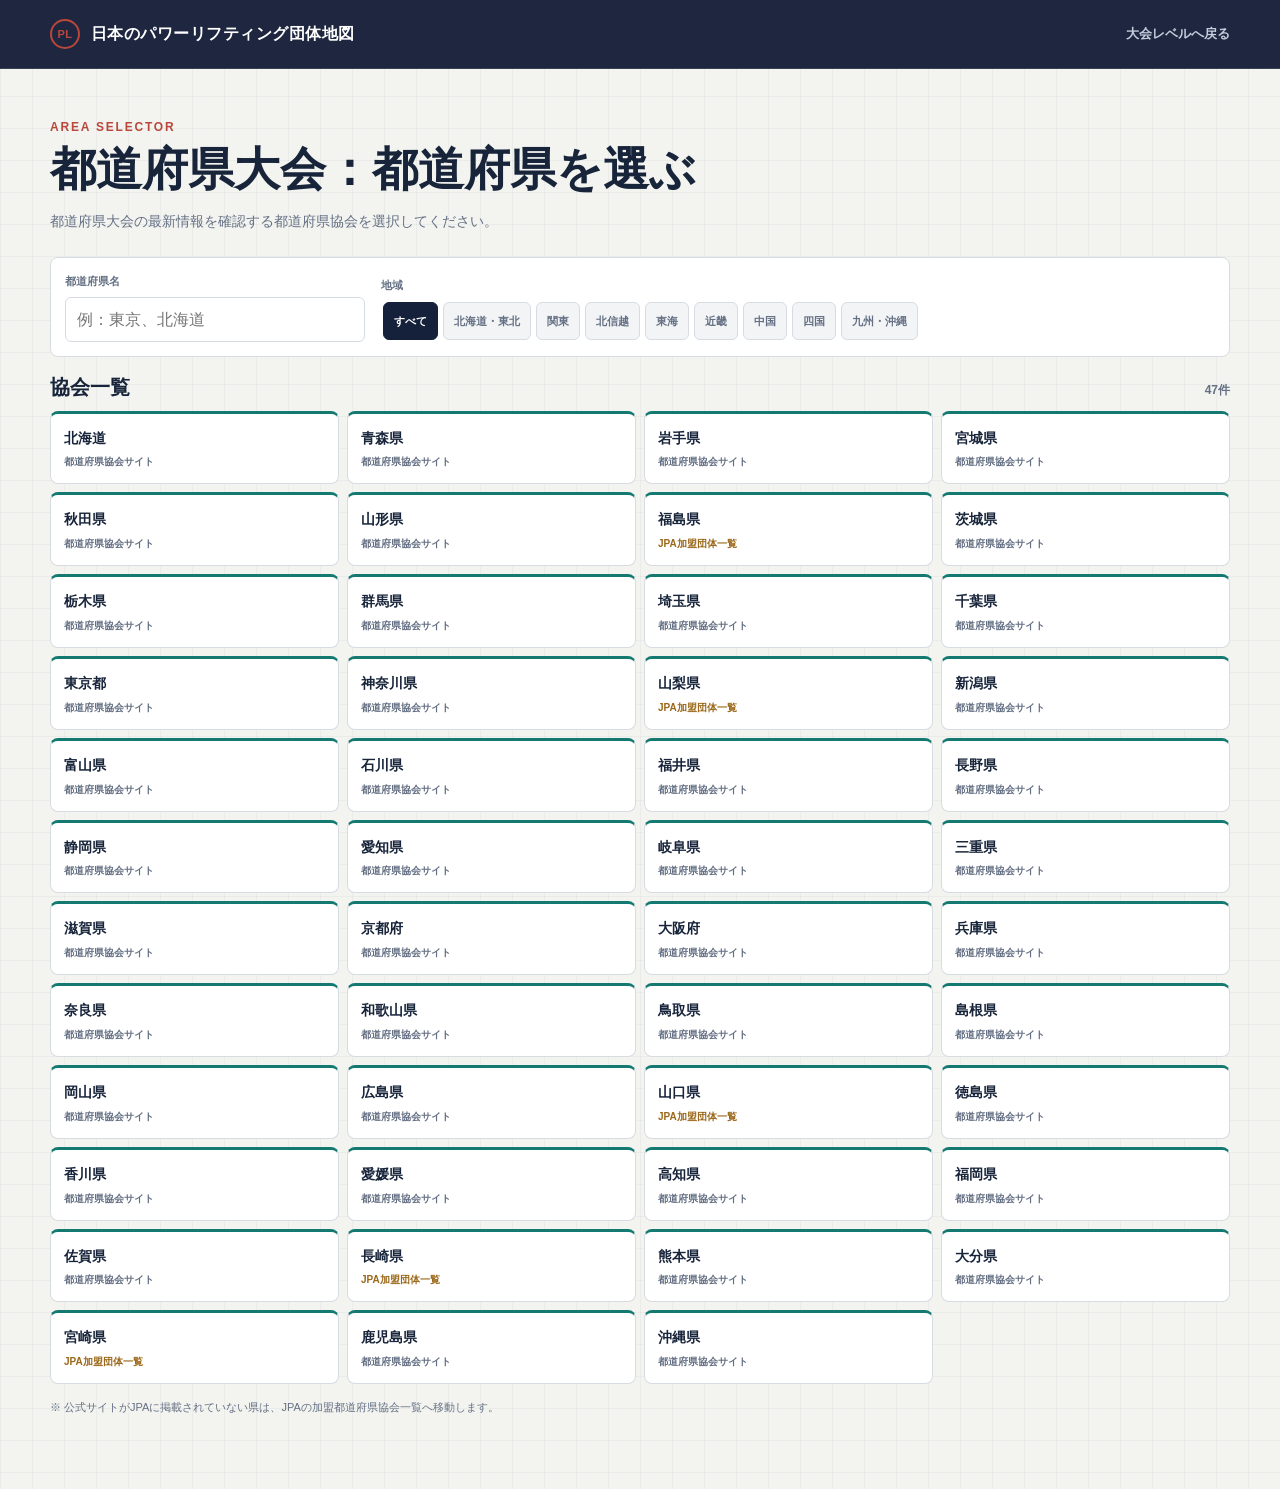
==== prefectures.html @ 3711402e "Add prefectures selection page and related functionality - Create `prefectures.html` for selecting p" ====
<!doctype html>
<html lang="ja">
<head>
  <meta charset="utf-8">
  <meta name="viewport" content="width=device-width, initial-scale=1">
  <meta name="description" content="パワーリフティング大会の都道府県協会を選択するページです。">
  <title>都道府県を選ぶ｜日本のパワーリフティング団体地図</title>
  <link rel="stylesheet" href="styles.css">
</head>
<body class="prefecture-page">
  <header class="site-header">
    <div class="page-shell header-inner">
      <a class="brand" href="index.html#top">
        <span class="brand-mark" aria-hidden="true">PL</span>
        日本のパワーリフティング団体地図
      </a>
      <nav class="header-nav" aria-label="ページナビゲーション">
        <a href="index.html#events">大会レベルへ戻る</a>
      </nav>
    </div>
  </header>

  <main class="page-shell prefecture-main">
    <section aria-labelledby="prefecture-title">
      <div class="prefecture-heading">
        <span class="section-number">AREA SELECTOR</span>
        <h1 id="prefecture-title">都道府県を選ぶ</h1>
        <p id="prefecture-description">最新の大会情報を確認する都道府県協会を選択してください。</p>
      </div>

      <div class="prefecture-toolbar">
        <div class="prefecture-search">
          <label for="prefecture-search">都道府県名</label>
          <input id="prefecture-search" type="search" placeholder="例：東京、北海道" autocomplete="off">
        </div>
        <div>
          <span class="region-label">地域</span>
          <div class="region-picker" role="group" aria-label="地域で絞り込む">
            <button class="region-button" type="button" data-region="all" aria-pressed="true">すべて</button>
            <button class="region-button" type="button" data-region="北海道・東北" aria-pressed="false">北海道・東北</button>
            <button class="region-button" type="button" data-region="関東" aria-pressed="false">関東</button>
            <button class="region-button" type="button" data-region="北信越" aria-pressed="false">北信越</button>
            <button class="region-button" type="button" data-region="東海" aria-pressed="false">東海</button>
            <button class="region-button" type="button" data-region="近畿" aria-pressed="false">近畿</button>
            <button class="region-button" type="button" data-region="中国" aria-pressed="false">中国</button>
            <button class="region-button" type="button" data-region="四国" aria-pressed="false">四国</button>
            <button class="region-button" type="button" data-region="九州・沖縄" aria-pressed="false">九州・沖縄</button>
          </div>
        </div>
      </div>

      <div class="prefecture-results-heading">
        <h2>協会一覧</h2>
        <span class="prefecture-count" id="prefecture-count" aria-live="polite"></span>
      </div>
      <div class="prefecture-grid" id="prefecture-grid"></div>
      <p class="prefecture-note">※ 公式サイトがJPAに掲載されていない県は、JPAの加盟都道府県協会一覧へ移動します。</p>
    </section>
  </main>

  <script src="prefectures.js" defer></script>
</body>
</html>
---- styles.css ----
:root {
  color-scheme: light;
  --ink: #17243a;
  --muted: #657084;
  --paper: #f3f4f0;
  --surface: #fff;
  --surface-subtle: #f2f4f6;
  --surface-alt: #fafbfc;
  --line: #d7dce2;
  --line-soft: #e8ebef;
  --navy: #15213a;
  --navy-2: #23314e;
  --world: #315ea8;
  --world-soft: #eaf0fa;
  --red: #b9473b;
  --red-soft: #fbecea;
  --teal: #147970;
  --teal-soft: #e7f4f2;
  --gold: #9b681a;
  --text-on-dark-muted: #c4cddd;
  --connector: #aeb8c7;
  --white: #fff;
  --shadow: 0 18px 55px rgba(14, 28, 55, .10);
  --radius-lg: 28px;
  --radius-md: 19px;
  --radius-sm: 12px;
}

* { box-sizing: border-box; }

.sr-only {
  position: absolute;
  width: 1px;
  height: 1px;
  padding: 0;
  margin: -1px;
  overflow: hidden;
  clip: rect(0, 0, 0, 0);
  white-space: nowrap;
  border: 0;
}

html { scroll-behavior: smooth; }

body {
  margin: 0;
  min-width: 320px;
  background:
    linear-gradient(rgba(16, 26, 52, .035) 1px, transparent 1px),
    linear-gradient(90deg, rgba(16, 26, 52, .035) 1px, transparent 1px),
    var(--paper);
  background-size: 32px 32px;
  color: var(--ink);
  font-family: -apple-system, BlinkMacSystemFont, "Hiragino Sans", "Yu Gothic UI", "Yu Gothic", "Noto Sans JP", sans-serif;
  line-height: 1.7;
}

button, a { font: inherit; }

a {
  color: inherit;
  -webkit-user-drag: none;
  -webkit-user-select: text;
  user-select: text;
}

.page-shell {
  width: min(1180px, calc(100% - 40px));
  margin: 0 auto;
}

.site-header {
  position: sticky;
  z-index: 20;
  top: 0;
  border-bottom: 1px solid rgba(255,255,255,.12);
  background: rgba(16, 26, 52, .94);
  color: var(--white);
  backdrop-filter: blur(14px);
}

.header-inner {
  min-height: 68px;
  display: flex;
  align-items: center;
  justify-content: space-between;
  gap: 24px;
}

.brand {
  display: inline-flex;
  align-items: center;
  gap: 11px;
  color: var(--white);
  text-decoration: none;
  font-weight: 800;
  letter-spacing: .03em;
}

.brand-mark {
  display: grid;
  width: 30px;
  height: 30px;
  place-items: center;
  border: 2px solid currentColor;
  border-radius: 50%;
  color: var(--red);
  font-size: 11px;
}

.header-nav {
  display: flex;
  gap: 22px;
  color: var(--text-on-dark-muted);
  font-size: 13px;
  font-weight: 700;
}

.header-nav a { text-decoration: none; }
.header-nav a:hover { color: var(--white); }

main { padding: 32px 0 72px; }

main > section { scroll-margin-top: 92px; }

.section-heading {
  display: flex;
  align-items: end;
  justify-content: space-between;
  gap: 30px;
  margin-bottom: 18px;
}

.section-number {
  display: block;
  margin-bottom: 5px;
  color: var(--red);
  font-size: 12px;
  font-weight: 900;
  letter-spacing: .15em;
}

h1,
h2 {
  margin: 0;
  font-size: clamp(29px, 4vw, 46px);
  line-height: 1.2;
  letter-spacing: 0;
}

.section-note {
  max-width: 480px;
  margin: 0;
  color: var(--muted);
  font-size: 14px;
}

.route-picker {
  margin-bottom: 12px;
  padding: 6px;
  border: 1px solid var(--line);
  border-radius: 17px;
  background: rgba(255,255,255,.58);
  display: flex;
  gap: 8px;
  overflow-x: auto;
  scrollbar-width: thin;
}

.route-button {
  flex: 1 0 auto;
  min-height: 38px;
  padding: 6px 14px;
  border: 0;
  border-radius: 11px;
  background: transparent;
  color: var(--muted);
  cursor: pointer;
  font-size: 13px;
  font-weight: 800;
  transition: background .2s, color .2s, transform .2s;
}

.route-button:hover { color: var(--ink); transform: translateY(-1px); }
.route-button[aria-pressed="true"] { background: var(--navy); color: var(--white); }

.map-panel {
  padding: 18px;
  border: 1px solid var(--line);
  border-radius: var(--radius-lg);
  background: var(--surface);
  box-shadow: var(--shadow);
}

.ecosystem-grid {
  display: grid;
  grid-template-columns: minmax(0, 1.35fr) minmax(260px, .9fr) minmax(200px, .55fr);
  gap: 12px;
  align-items: stretch;
}

.ecosystem {
  position: relative;
  min-width: 0;
  padding: 14px;
  border-radius: 14px;
  background: var(--surface-subtle);
}

.ecosystem.para { background: var(--surface-subtle); }

.ecosystem-label {
  display: flex;
  align-items: center;
  justify-content: space-between;
  gap: 14px;
  margin-bottom: 10px;
}

.ecosystem-label h3 { margin: 0; font-size: 17px; }
.ecosystem-label span { color: var(--muted); font-size: 11px; font-weight: 800; }

.node {
  position: relative;
  display: block;
  width: 100%;
  padding: 10px;
  border: 2px solid transparent;
  border-radius: 10px;
  background: var(--surface);
  color: var(--ink);
  text-align: left;
  transition: opacity .25s, border-color .25s, box-shadow .25s, transform .25s;
}

.node small {
  display: block;
  margin-bottom: 2px;
  color: var(--muted);
  font-size: 9px;
  font-weight: 900;
  letter-spacing: .1em;
}

.node strong { display: block; font-size: 14px; line-height: 1.35; }
.node-link strong { display: inline; }
.node-examples {
  margin-left: 8px;
  color: var(--muted);
  font-size: 10px;
  font-weight: 700;
  line-height: 1.4;
  white-space: nowrap;
}
.node p { margin: 4px 0 0; color: var(--muted); font-size: 10px; line-height: 1.45; }

.node.scope-world {
  border-top-color: var(--world);
  background: var(--world-soft);
  color: var(--ink);
}
.node.scope-world small,
.node.scope-world p,
.node.scope-world .node-examples { color: var(--muted); }
.node.scope-national { border-top-color: var(--red); background: var(--red-soft); }
.node.scope-local { border-top-color: var(--teal); background: var(--teal-soft); }
.node.scope-mixed { background: var(--surface); }

.vertical-link {
  position: relative;
  height: 22px;
}

.vertical-link::before {
  content: "";
  position: absolute;
  left: 50%;
  top: 0;
  bottom: 7px;
  width: 2px;
  background: var(--connector);
  transform: translateX(-50%);
}

.vertical-link::after {
  content: "";
  position: absolute;
  left: calc(50% - 4px);
  bottom: 3px;
  width: 7px;
  height: 7px;
  border-right: 2px solid var(--connector);
  border-bottom: 2px solid var(--connector);
  transform: rotate(45deg);
}

.branch-label {
  margin: 9px 0 5px;
  color: var(--muted);
  font-size: 9px;
  font-weight: 900;
  letter-spacing: .12em;
  text-align: center;
}

.branch-grid {
  display: grid;
  grid-template-columns: repeat(2, minmax(0, 1fr));
  gap: 6px;
}

.branch-grid .node { min-height: 76px; }

.node.is-dimmed { opacity: .38; }
.node.is-active {
  z-index: 2;
  border-color: var(--red);
  box-shadow: 0 0 0 5px rgba(185,71,59,.12), 0 13px 32px rgba(18,33,61,.12);
  opacity: 1;
}

.node.scope-world.is-active {
  border-color: var(--world);
  box-shadow: 0 0 0 5px rgba(49,94,168,.14), 0 13px 32px rgba(18,33,61,.12);
}

.node.scope-local.is-active {
  border-color: var(--teal);
  box-shadow: 0 0 0 5px rgba(20,121,112,.14), 0 13px 32px rgba(18,33,61,.12);
}

.node.scope-mixed.is-active {
  border-color: var(--connector);
  box-shadow: 0 0 0 5px rgba(101,112,132,.12), 0 13px 32px rgba(18,33,61,.12);
}

.related-ecosystem .node { min-height: 76px; }

.map-caption {
  margin: 7px 3px 0;
  color: var(--muted);
  font-size: 10px;
}

.section-block { margin-top: 72px; }

.level-matrix-wrap {
  overflow-x: auto;
  border: 1px solid var(--line);
  border-radius: var(--radius-md);
  background: var(--surface);
  box-shadow: var(--shadow);
}

.level-matrix {
  width: 100%;
   min-width: 760px;
  border-collapse: collapse;
  table-layout: fixed;
}

.level-matrix th,
.level-matrix td {
  padding: 18px 14px;
  border-bottom: 1px solid var(--line);
  border-left: 1px solid var(--line-soft);
  text-align: center;
  vertical-align: middle;
}

.level-matrix tr:last-child th,
.level-matrix tr:last-child td { border-bottom: 0; }
.level-matrix th:first-child,
.level-matrix td:first-child { border-left: 0; }

.level-matrix thead th {
  background: var(--navy);
  color: var(--white);
  font-size: 13px;
  font-weight: 900;
  letter-spacing: .02em;
}

.level-matrix thead th:first-child {
  width: 118px;
  color: var(--text-on-dark-muted);
  letter-spacing: .1em;
}

.level-matrix .axis-heading {
  padding-block: 8px;
  background: var(--navy-2);
  color: var(--text-on-dark-muted);
  font-size: 11px;
  letter-spacing: .12em;
}

.level-cell { background: var(--surface-subtle); color: var(--ink); }

.level-cell span {
  display: block;
  margin-bottom: 2px;
  color: var(--red);
  font-size: 12px;
  font-weight: 900;
  letter-spacing: .08em;
}

.level-cell strong { font-size: 16px; }

.meet {
  display: block;
  color: var(--ink);
  font-size: 14px;
  font-weight: 800;
  line-height: 1.5;
}

.meet + .meet {
  margin-top: 8px;
  padding-top: 7px;
  border-top: 1px dashed var(--line);
}

.meet-link,
.node-link {
  color: inherit;
  text-decoration-color: currentColor;
  text-decoration-thickness: 1px;
  text-underline-offset: 3px;
}

.meet-link:hover {
  color: var(--red);
  text-decoration-color: currentColor;
}

.node-link:hover { opacity: .72; }

.meet-link:focus-visible,
.node-link:focus-visible {
  border-radius: 2px;
  outline: 2px solid var(--red);
  outline-offset: 2px;
}

.meet-records {
  display: grid;
  gap: 2px;
  margin-top: 6px;
  color: var(--muted);
  font-size: 11px;
  font-weight: 700;
  line-height: 1.5;
}

.meet-records span { display: block; }

.meet-records b {
  margin-right: 4px;
  font-size: 9px;
  font-weight: 900;
}

.meet-records .win { color: var(--gold); }
.meet-records .entry { color: var(--teal); }

.meet-schedule {
  display: grid;
  grid-template-columns: repeat(2, minmax(0, 1fr));
  gap: 3px;
  margin-top: 6px;
  color: var(--muted);
  font-size: 10px;
  font-weight: 700;
  line-height: 1.3;
}

.meet-schedule > span {
  display: block;
  padding: 3px 4px;
  border-radius: 4px;
  background: var(--surface);
}

.meet-schedule b {
  display: block;
  margin-bottom: 1px;
  color: var(--ink);
  font-size: 8px;
  font-weight: 900;
}
.meet-owner { color: var(--muted); font-size: 11px; font-weight: 800; }
.empty { color: #a8b0ba; }

.level-matrix tbody tr.scope-world td { background: var(--world-soft); }
.level-matrix tbody tr.scope-national td { background: var(--red-soft); }
.level-matrix tbody tr.scope-local td { background: var(--teal-soft); }

.level-matrix tbody tr.scope-world .level-cell { box-shadow: inset 4px 0 0 var(--world); }
.level-matrix tbody tr.scope-national .level-cell { box-shadow: inset 4px 0 0 var(--red); }
.level-matrix tbody tr.scope-local .level-cell { box-shadow: inset 4px 0 0 var(--teal); }

.scroll-hint {
  display: none;
  margin: 0 0 8px;
  color: var(--muted);
  font-size: 11px;
  font-weight: 800;
  text-align: right;
}

.matrix-record-note {
  margin: 10px 3px 0;
  color: var(--muted);
  font-size: 11px;
  line-height: 1.6;
}

.first-badge {
  display: inline-block;
  margin-left: 5px;
  padding: 1px 5px;
  border-radius: 999px;
  background: var(--red);
  color: #fff;
  font-size: 9px;
  font-weight: 900;
  line-height: 1.5;
  vertical-align: 2px;
  white-space: nowrap;
}

@media (max-height: 900px) {
  main { padding-top: 16px; }
  .section-heading { margin-bottom: 8px; }
  .section-heading h1 { font-size: 32px; }
  .section-note { font-size: 12px; }
  .route-picker { margin-bottom: 6px; padding: 4px; }
  .route-button { min-height: 30px; padding: 3px 10px; font-size: 12px; }
  .map-panel { padding: 10px; }
  .ecosystem { padding: 8px; border-radius: 10px; }
  .ecosystem-label { margin-bottom: 5px; }
  .ecosystem-label h3 { font-size: 13px; }
  .ecosystem-label span { font-size: 9px; }
  .node { padding: 6px; border-width: 1px; border-radius: 8px; }
  .node small { margin-bottom: 1px; font-size: 8px; }
  .node strong { font-size: 12px; }
  .node-examples { font-size: 9px; }
  .node p { display: none; }
  .vertical-link { height: 13px; }
  .vertical-link::before { width: 1px; }
  .vertical-link::after { bottom: 2px; width: 5px; height: 5px; border-width: 0 1px 1px 0; }
  .branch-label { margin: 5px 0 3px; font-size: 8px; }
  .branch-grid { gap: 4px; }
  .branch-grid .node { min-height: 0; }
  .related-ecosystem .node { min-height: 0; }
  .map-caption { margin-top: 3px; font-size: 9px; }
}

@media (max-width: 900px) {
  .ecosystem-grid { grid-template-columns: minmax(0, 1.2fr) minmax(0, .8fr); }
  .related-ecosystem {
    grid-column: 1 / -1;
    display: grid;
    grid-template-columns: 120px 1fr;
    gap: 8px;
    align-items: center;
  }
  .related-ecosystem .ecosystem-label { margin: 0; }
}

@media (max-width: 640px) {
  .page-shell { width: min(100% - 24px, 1180px); }
  .header-inner { min-height: 58px; }
  .header-nav { display: none; }
  .brand { font-size: 13px; }
  main { padding: 4px 0 48px; }
  .section-heading { display: block; }
  #map .section-number,
  #map .section-note { display: none; }
  .section-heading h1 { font-size: 25px; }
  .section-note { margin-top: 3px; font-size: 11px; }
  .route-picker { margin: 0 -12px 2px; border-right: 0; border-left: 0; border-radius: 0; }
  .route-button { padding-inline: 9px; font-size: 11px; }
  .map-panel { padding: 5px; border-radius: 12px; }
  .ecosystem-grid { grid-template-columns: minmax(0, 1.2fr) minmax(0, .8fr); gap: 4px; align-items: start; }
  .ecosystem { padding: 6px; }
  .ecosystem-label { display: block; }
  .ecosystem-label h3 { font-size: 12px; }
  .ecosystem-label span { display: none; }
  .node strong { font-size: 11px; }
  .node-examples {
    display: block;
    margin: 2px 0 0;
    font-size: 9px;
    overflow: hidden;
    text-overflow: ellipsis;
    white-space: nowrap;
  }
  .node small,
  .branch-label,
  .map-caption { display: none; }
  .node p { display: none; }
  .branch-grid { grid-template-columns: repeat(2, minmax(0, 1fr)); }
  .branch-grid .node { min-height: 0; }
  .related-ecosystem { grid-template-columns: 90px 1fr; padding: 5px; }
  .related-ecosystem .ecosystem-label { display: block; }
  .scroll-hint { display: block; }
  .section-block { margin-top: 64px; }
}

@media (prefers-reduced-motion: reduce) {
  html { scroll-behavior: auto; }
  *, *::before, *::after { transition-duration: .01ms !important; animation-duration: .01ms !important; }
}

.prefecture-main { padding-top: 48px; }

.prefecture-heading {
  max-width: 760px;
  margin-bottom: 24px;
}

.prefecture-heading p {
  margin: 12px 0 0;
  color: var(--muted);
  font-size: 14px;
}

.prefecture-toolbar {
  display: grid;
  grid-template-columns: minmax(220px, 300px) 1fr;
  gap: 16px;
  align-items: end;
  margin-bottom: 18px;
  padding: 14px;
  border: 1px solid var(--line);
  border-radius: 8px;
  background: var(--surface);
}

.prefecture-search label,
.region-label {
  display: block;
  margin-bottom: 6px;
  color: var(--muted);
  font-size: 11px;
  font-weight: 900;
}

.prefecture-search input {
  width: 100%;
  min-height: 42px;
  padding: 8px 11px;
  border: 1px solid var(--line);
  border-radius: 6px;
  background: var(--surface);
  color: var(--ink);
  font: inherit;
}

.prefecture-search input:focus,
.region-button:focus-visible,
.prefecture-link:focus-visible {
  outline: 2px solid var(--red);
  outline-offset: 2px;
}

.region-picker {
  display: flex;
  gap: 5px;
  overflow-x: auto;
  padding: 2px;
}

.region-button {
  flex: 0 0 auto;
  min-height: 38px;
  padding: 6px 10px;
  border: 1px solid var(--line);
  border-radius: 6px;
  background: var(--surface-subtle);
  color: var(--muted);
  cursor: pointer;
  font-size: 11px;
  font-weight: 800;
}

.region-button[aria-pressed="true"] {
  border-color: var(--navy);
  background: var(--navy);
  color: var(--white);
}

.prefecture-results-heading {
  display: flex;
  align-items: baseline;
  justify-content: space-between;
  gap: 16px;
  margin-bottom: 10px;
}

.prefecture-results-heading h2 { font-size: 20px; }
.prefecture-count { color: var(--muted); font-size: 12px; font-weight: 800; }

.prefecture-grid {
  display: grid;
  grid-template-columns: repeat(4, minmax(0, 1fr));
  gap: 8px;
}

.prefecture-link {
  display: block;
  min-width: 0;
  padding: 13px;
  border: 1px solid var(--line);
  border-top: 3px solid var(--teal);
  border-radius: 8px;
  background: var(--surface);
  color: var(--ink);
  text-decoration: none;
  transition: border-color .2s, background .2s, transform .2s;
}

.prefecture-link:hover {
  border-color: var(--teal);
  background: var(--teal-soft);
  transform: translateY(-1px);
}

.prefecture-link strong { display: block; font-size: 14px; }

.prefecture-link span {
  display: block;
  margin-top: 3px;
  color: var(--muted);
  font-size: 10px;
  font-weight: 700;
}

.prefecture-link .fallback-label { color: var(--gold); }

.prefecture-note {
  margin: 14px 0 0;
  color: var(--muted);
  font-size: 11px;
}

.prefecture-empty {
  grid-column: 1 / -1;
  padding: 32px;
  color: var(--muted);
  text-align: center;
}

@media (max-width: 900px) {
  .prefecture-grid { grid-template-columns: repeat(3, minmax(0, 1fr)); }
}

@media (max-width: 640px) {
  .prefecture-main { padding-top: 24px; }
  .prefecture-heading { margin-bottom: 16px; }
  .prefecture-heading h1 { font-size: 28px; }
  .prefecture-toolbar { grid-template-columns: 1fr; padding: 10px; }
  .prefecture-grid { grid-template-columns: repeat(2, minmax(0, 1fr)); }
  .prefecture-link { padding: 11px 9px; }
  .prefecture-link strong { font-size: 13px; }
}
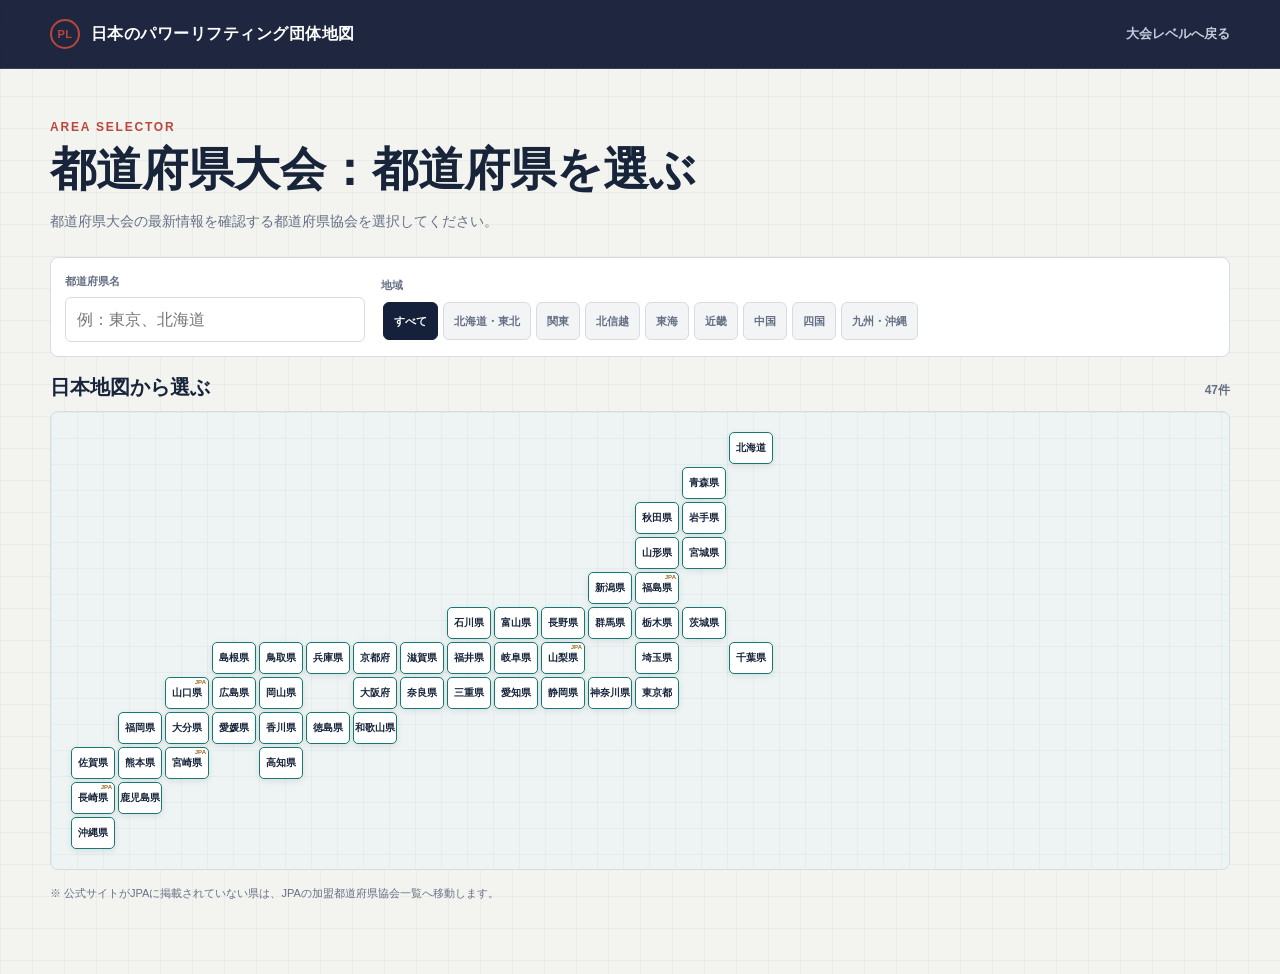
==== commit 436a17c4: "都道府県選択ページの日本地図表示を追加し、スタイルを改善" ====
--- a/prefectures.html
+++ b/prefectures.html
@@ -50,10 +50,13 @@
       </div>
 
       <div class="prefecture-results-heading">
-        <h2>協会一覧</h2>
+        <h2>日本地図から選ぶ</h2>
         <span class="prefecture-count" id="prefecture-count" aria-live="polite"></span>
       </div>
-      <div class="prefecture-grid" id="prefecture-grid"></div>
+      <div class="japan-map-frame">
+        <nav class="japan-map" id="prefecture-map" aria-label="都道府県協会の日本地図"></nav>
+      </div>
+      <p class="prefecture-empty" id="prefecture-empty" aria-live="polite" hidden>該当する都道府県がありません。</p>
       <p class="prefecture-note">※ 公式サイトがJPAに掲載されていない県は、JPAの加盟都道府県協会一覧へ移動します。</p>
     </section>
   </main>
--- a/styles.css
+++ b/styles.css
@@ -704,42 +704,85 @@
 .prefecture-results-heading h2 { font-size: 20px; }
 .prefecture-count { color: var(--muted); font-size: 12px; font-weight: 800; }
 
-.prefecture-grid {
+.japan-map-frame {
+  overflow-x: auto;
+  border: 1px solid var(--line);
+  border-radius: 8px;
+  background:
+    linear-gradient(rgba(20, 121, 112, .05) 1px, transparent 1px),
+    linear-gradient(90deg, rgba(20, 121, 112, .05) 1px, transparent 1px),
+    #eef3f3;
+  background-size: 26px 26px;
+  overscroll-behavior-inline: contain;
+  scrollbar-color: var(--connector) transparent;
+}
+
+.japan-map {
   display: grid;
-  grid-template-columns: repeat(4, minmax(0, 1fr));
-  gap: 8px;
+  grid-template-columns: repeat(16, 44px);
+  grid-template-rows: repeat(12, 32px);
+  gap: 3px;
+  width: max-content;
+  min-width: 100%;
+  padding: 20px;
 }
 
 .prefecture-link {
-  display: block;
+  position: relative;
+  grid-column: var(--map-column);
+  grid-row: var(--map-row);
+  display: flex;
+  align-items: center;
+  justify-content: center;
   min-width: 0;
-  padding: 13px;
-  border: 1px solid var(--line);
-  border-top: 3px solid var(--teal);
-  border-radius: 8px;
+  padding: 4px 2px;
+  border: 1px solid var(--teal);
+  border-radius: 5px;
   background: var(--surface);
   color: var(--ink);
+  line-height: 1.15;
+  text-align: center;
   text-decoration: none;
-  transition: border-color .2s, background .2s, transform .2s;
+  box-shadow: 0 2px 7px rgba(14, 28, 55, .09);
+  transition: border-color .2s, background .2s, color .2s, opacity .2s, transform .2s;
 }
 
 .prefecture-link:hover {
-  border-color: var(--teal);
-  background: var(--teal-soft);
-  transform: translateY(-1px);
-}
-
-.prefecture-link strong { display: block; font-size: 14px; }
-
-.prefecture-link span {
+  background: var(--teal);
+  color: var(--white);
+  transform: translateY(-2px);
+  z-index: 2;
+}
+
+.prefecture-link strong {
   display: block;
-  margin-top: 3px;
-  color: var(--muted);
   font-size: 10px;
-  font-weight: 700;
-}
-
-.prefecture-link .fallback-label { color: var(--gold); }
+  font-weight: 900;
+  letter-spacing: 0;
+  white-space: nowrap;
+}
+
+.prefecture-link.is-muted {
+  pointer-events: none;
+  border-color: var(--line);
+  background: var(--surface-subtle);
+  color: var(--connector);
+  box-shadow: none;
+  opacity: .38;
+}
+
+.prefecture-link.is-fallback::after {
+  content: "JPA";
+  position: absolute;
+  top: 1px;
+  right: 2px;
+  color: var(--gold);
+  font-size: 6px;
+  font-weight: 900;
+  line-height: 1;
+}
+
+.prefecture-link.is-fallback:hover::after { color: var(--white); }
 
 .prefecture-note {
   margin: 14px 0 0;
@@ -748,14 +791,18 @@
 }
 
 .prefecture-empty {
-  grid-column: 1 / -1;
-  padding: 32px;
-  color: var(--muted);
+  margin: 10px 0 0;
+  padding: 12px;
+  border-left: 3px solid var(--red);
+  background: var(--red-soft);
+  color: var(--red);
+  font-size: 12px;
+  font-weight: 800;
   text-align: center;
 }
 
 @media (max-width: 900px) {
-  .prefecture-grid { grid-template-columns: repeat(3, minmax(0, 1fr)); }
+  .japan-map { min-width: max-content; }
 }
 
 @media (max-width: 640px) {
@@ -763,7 +810,5 @@
   .prefecture-heading { margin-bottom: 16px; }
   .prefecture-heading h1 { font-size: 28px; }
   .prefecture-toolbar { grid-template-columns: 1fr; padding: 10px; }
-  .prefecture-grid { grid-template-columns: repeat(2, minmax(0, 1fr)); }
-  .prefecture-link { padding: 11px 9px; }
-  .prefecture-link strong { font-size: 13px; }
-}
+  .japan-map { padding: 14px; }
+}
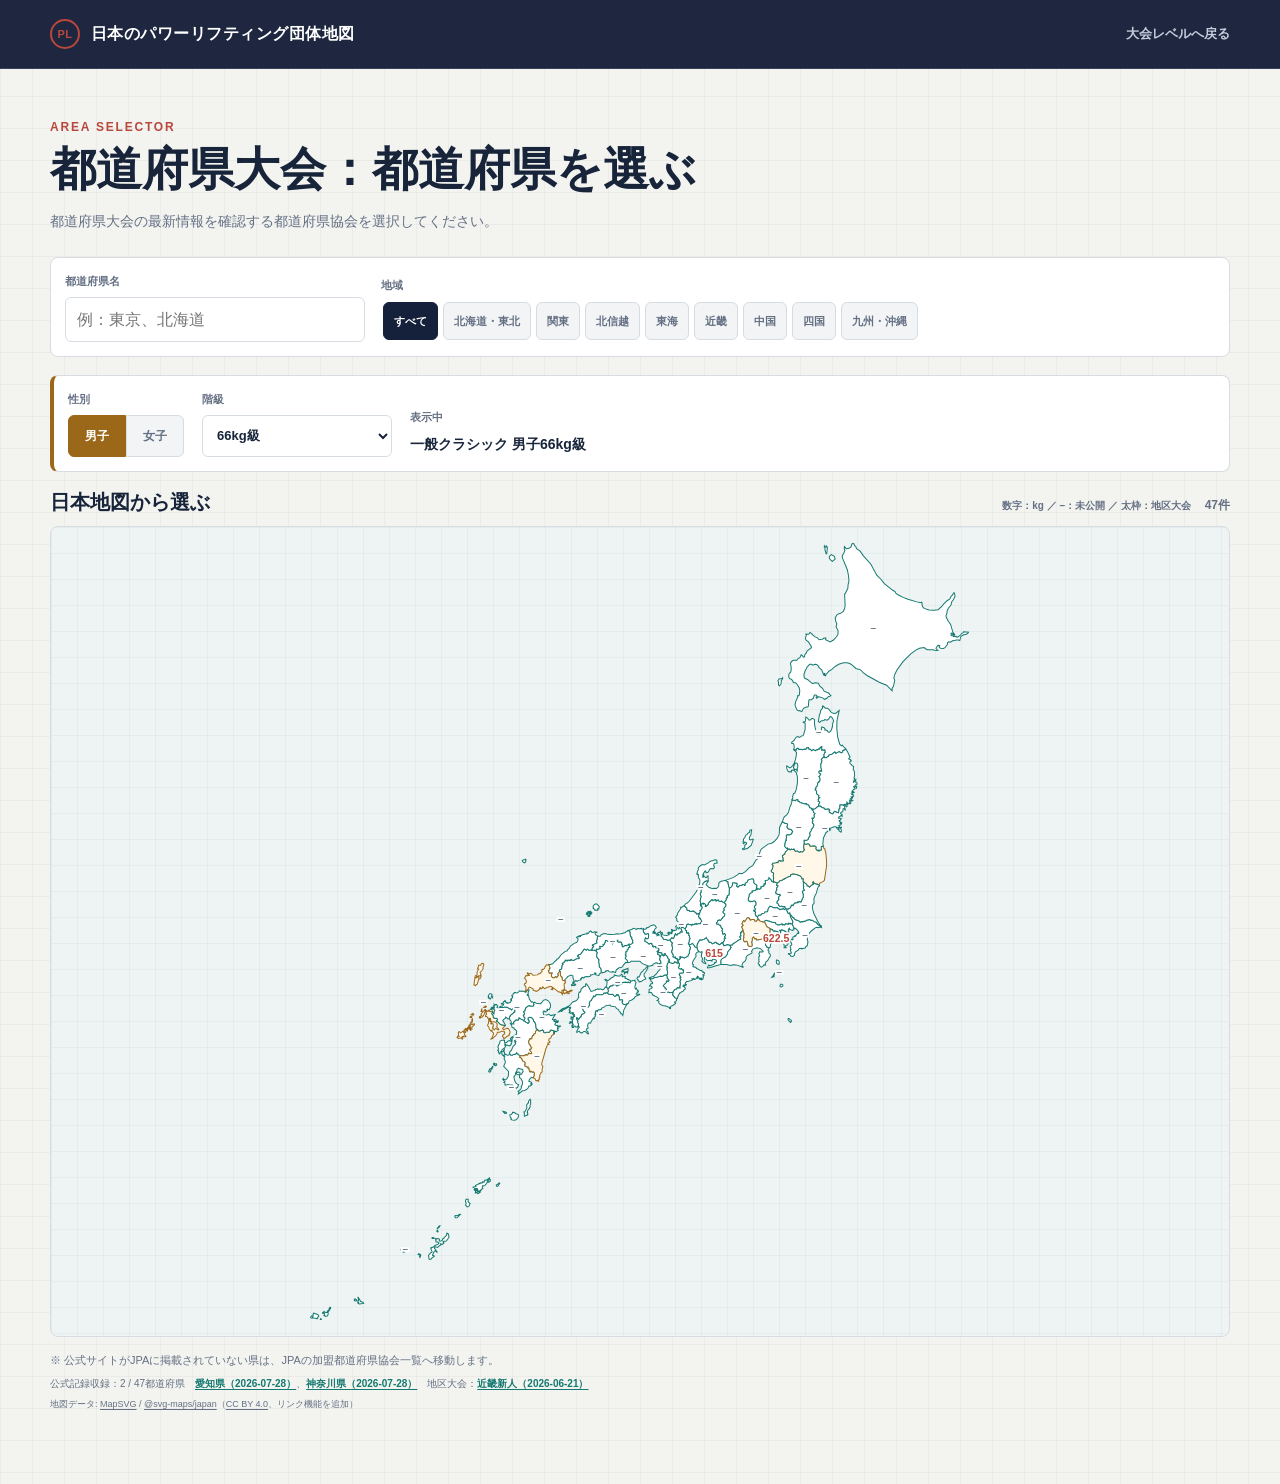
==== commit 5a5ea55a: "Add prefecture records data for 2026 including rookie categories and sources" ====
--- a/prefectures.html
+++ b/prefectures.html
@@ -49,18 +49,45 @@
         </div>
       </div>
 
+      <div class="record-toolbar" aria-label="都道府県記録の表示条件">
+        <div class="record-control">
+          <span class="record-control-label">性別</span>
+          <div class="record-sex-picker" role="group" aria-label="性別を選ぶ">
+            <button type="button" data-sex="men" aria-pressed="true">男子</button>
+            <button type="button" data-sex="women" aria-pressed="false">女子</button>
+          </div>
+        </div>
+        <label class="record-class-control" for="record-weight-class">
+          <span>階級</span>
+          <select id="record-weight-class"></select>
+        </label>
+        <div class="record-current">
+          <span>表示中</span>
+          <strong id="record-current-label">一般クラシック 男子66kg級</strong>
+        </div>
+      </div>
+
       <div class="prefecture-results-heading">
         <h2>日本地図から選ぶ</h2>
-        <span class="prefecture-count" id="prefecture-count" aria-live="polite"></span>
+        <div class="map-result-meta">
+          <span class="record-unit">数字：kg ／ –：未公開 ／ 太枠：地区大会</span>
+          <span class="prefecture-count" id="prefecture-count" aria-live="polite"></span>
+        </div>
       </div>
       <div class="japan-map-frame">
         <nav class="japan-map" id="prefecture-map" aria-label="都道府県協会の日本地図"></nav>
+        <div class="map-prefecture-name" id="map-prefecture-name" aria-live="polite"></div>
       </div>
       <p class="prefecture-empty" id="prefecture-empty" aria-live="polite" hidden>該当する都道府県がありません。</p>
       <p class="prefecture-note">※ 公式サイトがJPAに掲載されていない県は、JPAの加盟都道府県協会一覧へ移動します。</p>
+      <p class="record-coverage" id="record-coverage"></p>
+      <p class="district-coverage" id="district-coverage"></p>
+      <p class="map-credit">地図データ: <a href="https://mapsvg.com/maps/japan" target="_blank" rel="noreferrer">MapSVG</a> / <a href="https://www.npmjs.com/package/@svg-maps/japan" target="_blank" rel="noreferrer">@svg-maps/japan</a>（<a href="https://creativecommons.org/licenses/by/4.0/" target="_blank" rel="noreferrer">CC BY 4.0</a>、リンク機能を追加）</p>
     </section>
   </main>
 
+  <script src="japan-map-data.js" defer></script>
+  <script src="prefecture-records.js" defer></script>
   <script src="prefectures.js" defer></script>
 </body>
 </html>
--- a/styles.css
+++ b/styles.css
@@ -704,8 +704,81 @@
 .prefecture-results-heading h2 { font-size: 20px; }
 .prefecture-count { color: var(--muted); font-size: 12px; font-weight: 800; }
 
+.record-toolbar {
+  display: grid;
+  grid-template-columns: auto minmax(140px, 190px) 1fr;
+  gap: 18px;
+  align-items: end;
+  margin-bottom: 18px;
+  padding: 14px;
+  border: 1px solid var(--line);
+  border-left: 4px solid var(--gold);
+  border-radius: 8px;
+  background: var(--surface);
+}
+
+.record-control-label,
+.record-class-control span,
+.record-current span {
+  display: block;
+  margin-bottom: 6px;
+  color: var(--muted);
+  font-size: 11px;
+  font-weight: 900;
+}
+
+.record-sex-picker { display: flex; }
+
+.record-sex-picker button {
+  min-height: 42px;
+  padding: 7px 16px;
+  border: 1px solid var(--line);
+  background: var(--surface-subtle);
+  color: var(--muted);
+  cursor: pointer;
+  font-size: 12px;
+  font-weight: 900;
+}
+
+.record-sex-picker button:first-child { border-radius: 6px 0 0 6px; }
+.record-sex-picker button:last-child { border-radius: 0 6px 6px 0; }
+
+.record-sex-picker button[aria-pressed="true"] {
+  border-color: var(--gold);
+  background: var(--gold);
+  color: var(--white);
+}
+
+.record-class-control select {
+  width: 100%;
+  min-height: 42px;
+  padding: 7px 10px;
+  border: 1px solid var(--line);
+  border-radius: 6px;
+  background: var(--surface);
+  color: var(--ink);
+  font: inherit;
+  font-size: 13px;
+  font-weight: 800;
+}
+
+.record-current strong {
+  display: block;
+  color: var(--ink);
+  font-size: 14px;
+}
+
+.map-result-meta {
+  display: flex;
+  align-items: center;
+  gap: 14px;
+}
+
+.record-unit { color: var(--muted); font-size: 10px; font-weight: 800; }
+
 .japan-map-frame {
-  overflow-x: auto;
+  position: relative;
+  overflow: hidden;
   border: 1px solid var(--line);
   border-radius: 8px;
   background:
@@ -713,82 +786,162 @@
     linear-gradient(90deg, rgba(20, 121, 112, .05) 1px, transparent 1px),
     #eef3f3;
   background-size: 26px 26px;
-  overscroll-behavior-inline: contain;
-  scrollbar-color: var(--connector) transparent;
 }
 
 .japan-map {
-  display: grid;
-  grid-template-columns: repeat(16, 44px);
-  grid-template-rows: repeat(12, 32px);
-  gap: 3px;
-  width: max-content;
-  min-width: 100%;
-  padding: 20px;
-}
-
-.prefecture-link {
-  position: relative;
-  grid-column: var(--map-column);
-  grid-row: var(--map-row);
   display: flex;
-  align-items: center;
   justify-content: center;
-  min-width: 0;
-  padding: 4px 2px;
-  border: 1px solid var(--teal);
-  border-radius: 5px;
-  background: var(--surface);
-  color: var(--ink);
-  line-height: 1.15;
-  text-align: center;
-  text-decoration: none;
-  box-shadow: 0 2px 7px rgba(14, 28, 55, .09);
-  transition: border-color .2s, background .2s, color .2s, opacity .2s, transform .2s;
-}
-
-.prefecture-link:hover {
-  background: var(--teal);
+  width: 100%;
+  padding: 16px 20px;
+}
+
+.japan-map-svg {
+  display: block;
+  width: min(100%, 660px);
+  height: auto;
+  max-height: 780px;
+}
+
+.map-prefecture path {
+  fill: var(--surface);
+  stroke: var(--teal);
+  stroke-width: 1;
+  cursor: pointer;
+  transition: fill .18s, opacity .18s, stroke .18s;
+}
+
+.map-prefecture:hover path,
+.map-prefecture:focus path {
+  fill: var(--teal);
+  stroke: var(--navy);
+  stroke-width: 1.8;
+  filter: drop-shadow(0 2px 3px rgba(14, 28, 55, .22));
+}
+
+.map-prefecture:focus { outline: none; }
+
+.map-prefecture.is-muted {
+  pointer-events: none;
+}
+
+.map-prefecture.is-muted path {
+  fill: var(--surface-subtle);
+  stroke: var(--connector);
+  opacity: .24;
+}
+
+.map-prefecture.is-fallback:not(.is-muted) path {
+  fill: #fff8e8;
+  stroke: var(--gold);
+}
+
+.map-prefecture.is-fallback:hover path,
+.map-prefecture.is-fallback:focus path { fill: var(--gold); }
+
+.map-district-layer { pointer-events: none; }
+
+.map-district-outline path {
+  fill: none;
+  stroke: var(--red);
+  stroke-width: 5px;
+  stroke-linecap: round;
+  stroke-linejoin: round;
+}
+
+.map-district-outline.is-muted { opacity: .1; }
+
+.map-record-layer { pointer-events: none; }
+
+.map-record-value {
+  fill: var(--muted);
+  stroke: var(--surface);
+  stroke-width: 2.4px;
+  paint-order: stroke;
+  font-size: 6.5px;
+  font-weight: 900;
+  text-anchor: middle;
+  dominant-baseline: central;
+}
+
+.map-record-value.has-value { fill: var(--red); font-size: 7px; }
+.map-record-value.is-muted { opacity: .12; }
+
+.map-district-record { pointer-events: auto; cursor: pointer; }
+
+.map-district-record rect {
+  fill: var(--navy);
+  stroke: var(--white);
+  stroke-width: 1px;
+  transition: fill .18s;
+}
+
+.map-district-record:hover rect,
+.map-district-record:focus rect { fill: var(--red); }
+
+.map-district-record:focus { outline: none; }
+
+.map-district-name,
+.map-district-value {
+  fill: var(--white);
+  font-weight: 900;
+  text-anchor: middle;
+  pointer-events: none;
+}
+
+.map-district-name { font-size: 4px; }
+.map-district-value { font-size: 7px; }
+
+.map-prefecture-name {
+  position: absolute;
+  top: 12px;
+  left: 12px;
+  max-width: calc(100% - 24px);
+  padding: 6px 9px;
+  border-radius: 4px;
+  background: var(--navy);
   color: var(--white);
-  transform: translateY(-2px);
-  z-index: 2;
-}
-
-.prefecture-link strong {
-  display: block;
-  font-size: 10px;
-  font-weight: 900;
-  letter-spacing: 0;
-  white-space: nowrap;
-}
-
-.prefecture-link.is-muted {
+  font-size: 11px;
+  font-weight: 800;
+  line-height: 1.4;
   pointer-events: none;
-  border-color: var(--line);
-  background: var(--surface-subtle);
-  color: var(--connector);
-  box-shadow: none;
-  opacity: .38;
-}
-
-.prefecture-link.is-fallback::after {
-  content: "JPA";
-  position: absolute;
-  top: 1px;
-  right: 2px;
-  color: var(--gold);
-  font-size: 6px;
-  font-weight: 900;
-  line-height: 1;
-}
-
-.prefecture-link.is-fallback:hover::after { color: var(--white); }
+}
+
+.map-prefecture-name:empty { display: none; }
 
 .prefecture-note {
   margin: 14px 0 0;
   color: var(--muted);
   font-size: 11px;
 }
+
+.record-coverage {
+  margin: 5px 0 0;
+  color: var(--muted);
+  font-size: 10px;
+}
+
+.record-coverage a {
+  color: var(--teal);
+  font-weight: 800;
+  text-decoration: underline;
+  text-underline-offset: 2px;
+}
+
+.district-coverage {
+  margin: 5px 0 0;
+  padding-left: 9px;
+  border-left: 3px solid var(--red);
+  color: var(--muted);
+  font-size: 10px;
+}
+
+.map-credit {
+  margin: 5px 0 0;
+  color: var(--muted);
+  font-size: 9px;
+}
+
+.map-credit a { text-decoration: underline; text-underline-offset: 2px; }
 
 .prefecture-empty {
   margin: 10px 0 0;
@@ -801,14 +954,19 @@
   text-align: center;
 }
 
-@media (max-width: 900px) {
-  .japan-map { min-width: max-content; }
-}
-
 @media (max-width: 640px) {
   .prefecture-main { padding-top: 24px; }
   .prefecture-heading { margin-bottom: 16px; }
   .prefecture-heading h1 { font-size: 28px; }
-  .prefecture-toolbar { grid-template-columns: 1fr; padding: 10px; }
-  .japan-map { padding: 14px; }
-}
+  .prefecture-toolbar { grid-template-columns: minmax(0, 1fr); padding: 10px; }
+  .prefecture-toolbar > * { min-width: 0; }
+  .record-toolbar { grid-template-columns: 1fr 1fr; gap: 10px; padding: 10px; }
+  .record-current { grid-column: 1 / -1; }
+  .prefecture-results-heading { align-items: flex-start; }
+  .map-result-meta { flex-direction: column; align-items: flex-end; gap: 1px; }
+  .japan-map { padding: 12px; }
+  .japan-map-svg { width: min(100%, 360px); }
+  .map-record-value { font-size: 6px; }
+  .map-record-value.has-value { font-size: 6.5px; }
+  .map-prefecture-name { top: 8px; left: 8px; }
+}
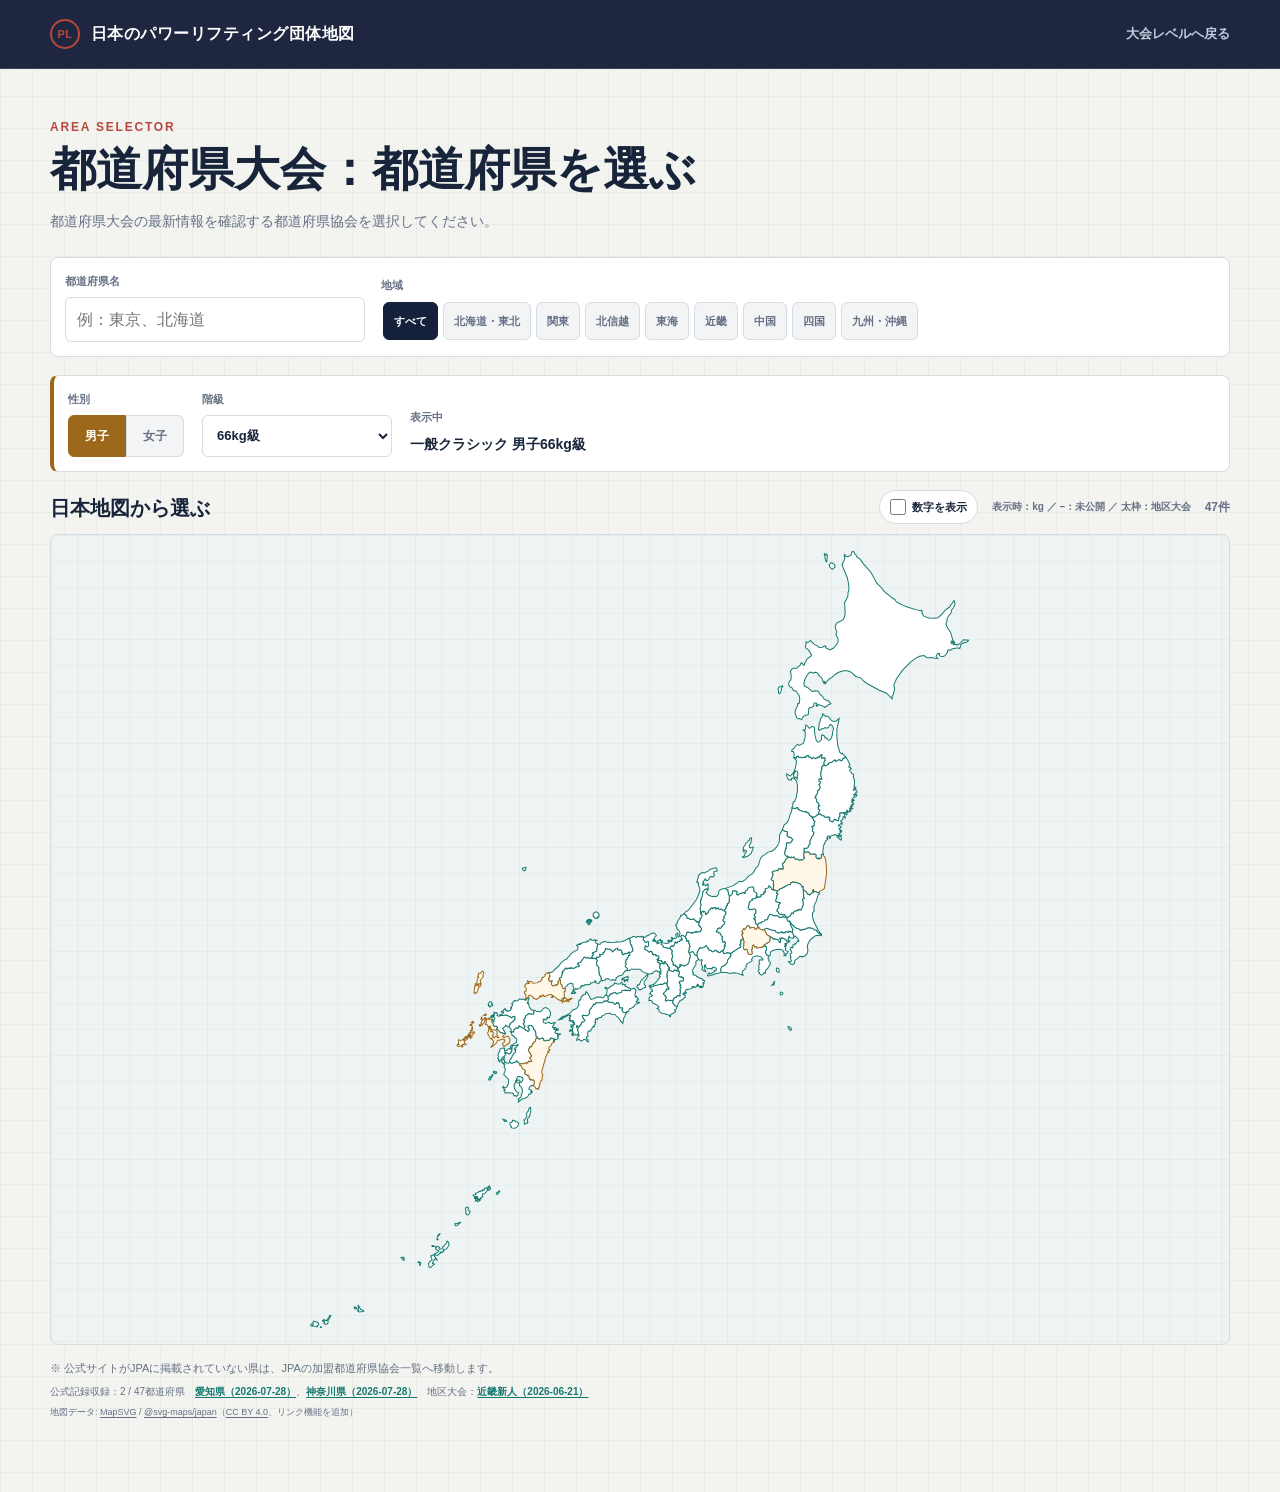
==== commit ba618ef6: "feat: add toggle for displaying map numbers and update styles - Implemented a checkbox toggle to sho" ====
--- a/prefectures.html
+++ b/prefectures.html
@@ -70,7 +70,11 @@
       <div class="prefecture-results-heading">
         <h2>日本地図から選ぶ</h2>
         <div class="map-result-meta">
-          <span class="record-unit">数字：kg ／ –：未公開 ／ 太枠：地区大会</span>
+          <label class="map-number-toggle" for="map-number-toggle">
+            <input type="checkbox" id="map-number-toggle">
+            <span>数字を表示</span>
+          </label>
+          <span class="record-unit">表示時：kg ／ –：未公開 ／ 太枠：地区大会</span>
           <span class="prefecture-count" id="prefecture-count" aria-live="polite"></span>
         </div>
       </div>
@@ -90,4 +94,4 @@
   <script src="prefecture-records.js" defer></script>
   <script src="prefectures.js" defer></script>
 </body>
-</html>+</html>
--- a/styles.css
+++ b/styles.css
@@ -344,6 +344,198 @@
 
 .section-block { margin-top: 72px; }
 
+.rookie-map-layout {
+  display: grid;
+  grid-template-columns: minmax(0, 1fr) 280px;
+  min-height: 520px;
+  overflow: hidden;
+  border: 1px solid var(--line);
+  border-radius: var(--radius-lg);
+  background: var(--surface);
+  box-shadow: var(--shadow);
+}
+
+.rookie-heading-side {
+  display: grid;
+  justify-items: end;
+  gap: 9px;
+}
+
+.rookie-number-toggle {
+  display: inline-flex;
+  align-items: center;
+  gap: 7px;
+  min-height: 34px;
+  padding: 4px 11px;
+  border: 1px solid var(--line);
+  border-radius: 999px;
+  background: var(--surface);
+  color: var(--ink);
+  cursor: pointer;
+  font-size: 12px;
+  font-weight: 900;
+}
+
+.rookie-number-toggle input {
+  width: 16px;
+  height: 16px;
+  margin: 0;
+  accent-color: var(--red);
+}
+
+.rookie-map-stage {
+  position: relative;
+  min-width: 0;
+  min-height: 520px;
+  overflow: hidden;
+  background: linear-gradient(145deg, #f8fafc, #eef1f4);
+}
+
+#rookie-map-svg {
+  display: block;
+  width: 100%;
+  height: 100%;
+}
+
+.rookie-prefecture {
+  fill: #dce2e7;
+  stroke: #fff;
+  stroke-width: .8;
+  vector-effect: non-scaling-stroke;
+}
+
+.rookie-prefecture.has-result { fill: #86bdb7; }
+.rookie-prefecture.is-selected { fill: var(--red); }
+
+.rookie-leader {
+  stroke: var(--navy);
+  stroke-width: 1.5;
+  stroke-linecap: round;
+  vector-effect: non-scaling-stroke;
+}
+
+.rookie-leader-dot { fill: var(--navy); }
+
+.rookie-map-markers {
+  position: absolute;
+  inset: 0;
+  pointer-events: none;
+}
+
+.rookie-map-pin {
+  position: absolute;
+  z-index: 2;
+  min-width: 106px;
+  padding: 6px 9px;
+  border: 1px solid rgba(21, 33, 58, .18);
+  border-radius: 9px;
+  background: rgba(255, 255, 255, .94);
+  color: var(--ink);
+  box-shadow: 0 7px 18px rgba(14, 28, 55, .13);
+  cursor: pointer;
+  pointer-events: auto;
+  text-align: left;
+  transform: translate(-50%, -50%);
+}
+
+.rookie-map-pin span,
+.rookie-map-pin strong { display: block; }
+.rookie-map-pin span { color: var(--red); font-size: 11px; font-weight: 900; }
+.rookie-map-pin strong { font-size: 11px; line-height: 1.35; white-space: nowrap; }
+.rookie-map-pin:hover { border-color: var(--red); }
+.rookie-map-pin[aria-pressed="true"] { background: var(--navy); color: var(--white); }
+.rookie-map-pin[aria-pressed="true"] span { color: #ffafa6; }
+
+.rookie-detail {
+  display: flex;
+  flex-direction: column;
+  justify-content: center;
+  padding: 28px;
+  border-left: 1px solid var(--line);
+  background: var(--surface-alt);
+}
+
+.rookie-detail-heading {
+  display: flex;
+  align-items: baseline;
+  gap: 8px;
+}
+
+.rookie-detail-heading span {
+  padding: 2px 7px;
+  border-radius: 999px;
+  background: var(--teal-soft);
+  color: var(--teal);
+  font-size: 10px;
+  font-weight: 900;
+}
+
+.rookie-detail-heading strong { font-size: 25px; }
+.rookie-detail-heading small { color: var(--muted); font-weight: 800; }
+.rookie-detail > p { margin: 6px 0 22px; color: var(--muted); font-size: 13px; font-weight: 700; }
+
+.rookie-records {
+  display: grid;
+  gap: 14px;
+  margin: 0 0 24px;
+}
+
+.rookie-records > div {
+  padding-bottom: 13px;
+  border-bottom: 1px solid var(--line);
+}
+
+.rookie-records dt { color: var(--muted); font-size: 11px; font-weight: 900; }
+.rookie-records dd { margin: 0; line-height: 1.15; }
+.rookie-records dd strong { font-size: 37px; letter-spacing: -.04em; }
+.rookie-records dd span { margin-left: 4px; color: var(--muted); font-size: 13px; font-weight: 800; }
+.rookie-records dd small { display: block; margin-top: 4px; color: var(--muted); font-size: 11px; }
+.rookie-record-reading { display: none; }
+.rookie-record-reading > span { margin-left: 4px; }
+.rookie-record-placeholder { display: inline-block; margin: 9px 0 8px !important; font-size: 15px !important; }
+.rookie-record-section.show-records .rookie-record-reading { display: inline; }
+.rookie-record-section.show-records .rookie-record-placeholder { display: none; }
+
+.rookie-source-link {
+  align-self: flex-start;
+  color: var(--red);
+  font-size: 12px;
+  font-weight: 900;
+  text-underline-offset: 3px;
+}
+
+.rookie-map-meta {
+  display: flex;
+  flex-wrap: wrap;
+  gap: 8px 16px;
+  margin: 10px 3px 0;
+  color: var(--muted);
+  font-size: 10px;
+  font-weight: 800;
+}
+
+.rookie-map-meta > span { display: inline-flex; align-items: center; gap: 5px; }
+
+.legend-swatch {
+  display: inline-block;
+  width: 12px;
+  height: 12px;
+  border-radius: 3px;
+}
+
+.legend-swatch.has-result { background: #86bdb7; }
+.legend-swatch.no-result { background: #dce2e7; }
+
+.rookie-map-note,
+.rookie-geo-source {
+  margin: 5px 3px 0;
+  color: var(--muted);
+  font-size: 10px;
+}
+
+.rookie-geo-source a { text-underline-offset: 2px; }
+.rookie-map-error { position: absolute; inset: 45% 0 auto; margin: 0; text-align: center; color: var(--muted); font-size: 12px; }
+
 .level-matrix-wrap {
   overflow-x: auto;
   border: 1px solid var(--line);
@@ -568,6 +760,24 @@
     align-items: center;
   }
   .related-ecosystem .ecosystem-label { margin: 0; }
+
+  .rookie-map-layout { grid-template-columns: minmax(0, 1fr) 240px; }
+  .rookie-detail { padding: 22px; }
+}
+
+@media (max-width: 760px) {
+  .rookie-map-layout { display: block; min-height: 0; }
+  .rookie-map-stage { min-height: 430px; }
+  .rookie-detail {
+    display: block;
+    padding: 18px;
+    border-top: 1px solid var(--line);
+    border-left: 0;
+  }
+  .rookie-detail > p { margin-bottom: 12px; }
+  .rookie-records { grid-template-columns: repeat(2, minmax(0, 1fr)); margin-bottom: 14px; }
+  .rookie-records > div { padding-bottom: 8px; }
+  .rookie-records dd strong { font-size: 31px; }
 }
 
 @media (max-width: 640px) {
@@ -581,6 +791,8 @@
   #map .section-note { display: none; }
   .section-heading h1 { font-size: 25px; }
   .section-note { margin-top: 3px; font-size: 11px; }
+  .rookie-heading-side { justify-items: start; }
+  .rookie-number-toggle { margin-top: 5px; }
   .route-picker { margin: 0 -12px 2px; border-right: 0; border-left: 0; border-radius: 0; }
   .route-button { padding-inline: 9px; font-size: 11px; }
   .map-panel { padding: 5px; border-radius: 12px; }
@@ -608,6 +820,12 @@
   .related-ecosystem .ecosystem-label { display: block; }
   .scroll-hint { display: block; }
   .section-block { margin-top: 64px; }
+  .rookie-map-stage { min-height: 360px; }
+  .rookie-map-pin { min-width: 92px; padding: 5px 7px; }
+  .rookie-map-pin span,
+  .rookie-map-pin strong { font-size: 10px; }
+  .rookie-detail-heading strong { font-size: 21px; }
+  .rookie-map-meta { gap: 6px 12px; }
 }
 
 @media (prefers-reduced-motion: reduce) {
@@ -771,10 +989,33 @@
 .map-result-meta {
   display: flex;
   align-items: center;
+  flex-wrap: wrap;
   gap: 14px;
 }
 
 .record-unit { color: var(--muted); font-size: 10px; font-weight: 800; }
+
+.map-number-toggle {
+  display: inline-flex;
+  align-items: center;
+  gap: 6px;
+  min-height: 34px;
+  padding: 4px 10px;
+  border: 1px solid var(--line);
+  border-radius: 999px;
+  background: var(--surface);
+  color: var(--ink);
+  cursor: pointer;
+  font-size: 11px;
+  font-weight: 900;
+}
+
+.map-number-toggle input {
+  width: 16px;
+  height: 16px;
+  margin: 0;
+  accent-color: var(--red);
+}
 
 .japan-map-frame {
   position: relative;
@@ -851,6 +1092,7 @@
 .map-district-outline.is-muted { opacity: .1; }
 
 .map-record-layer { pointer-events: none; }
+.map-record-layer.is-hidden { display: none; }
 
 .map-record-value {
   fill: var(--muted);
@@ -962,8 +1204,9 @@
   .prefecture-toolbar > * { min-width: 0; }
   .record-toolbar { grid-template-columns: 1fr 1fr; gap: 10px; padding: 10px; }
   .record-current { grid-column: 1 / -1; }
-  .prefecture-results-heading { align-items: flex-start; }
-  .map-result-meta { flex-direction: column; align-items: flex-end; gap: 1px; }
+  .prefecture-results-heading { display: block; }
+  .map-result-meta { justify-content: flex-end; gap: 10px; margin-top: 7px; }
+  .record-unit { display: none; }
   .japan-map { padding: 12px; }
   .japan-map-svg { width: min(100%, 360px); }
   .map-record-value { font-size: 6px; }
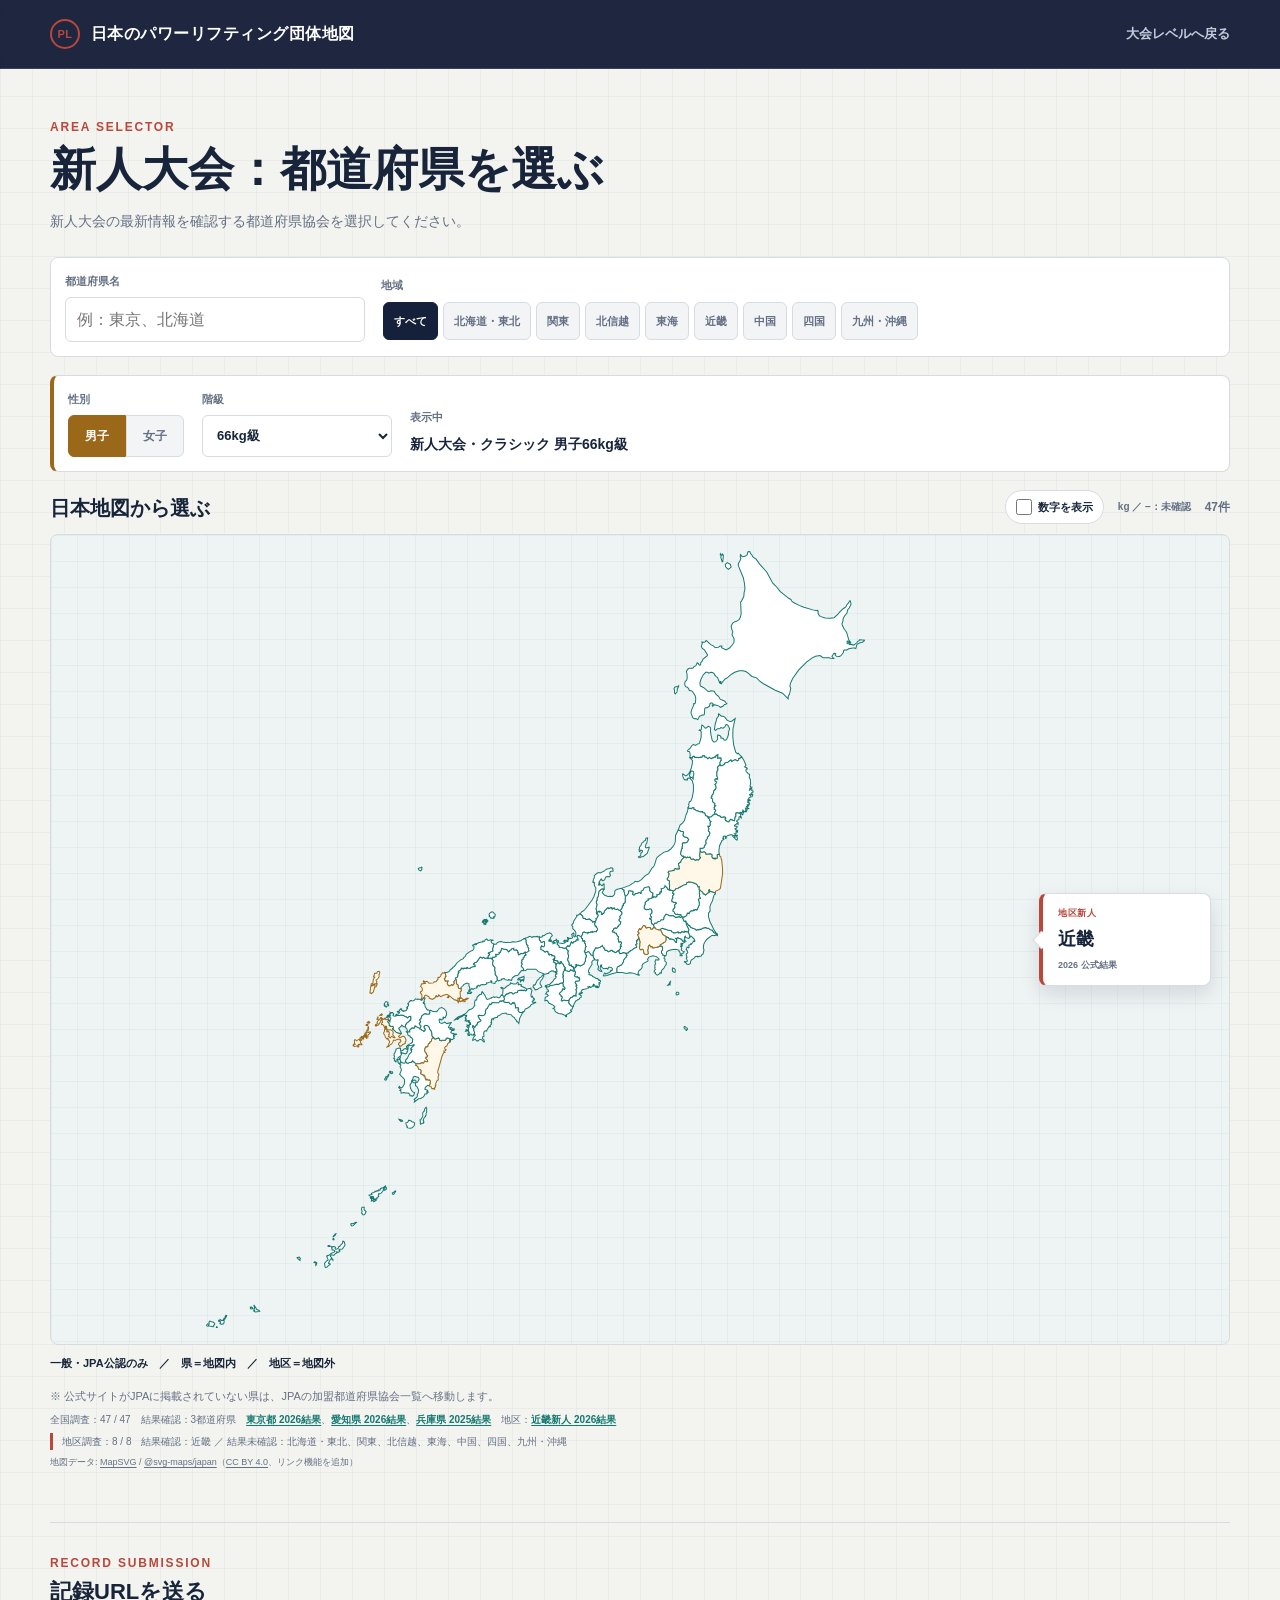
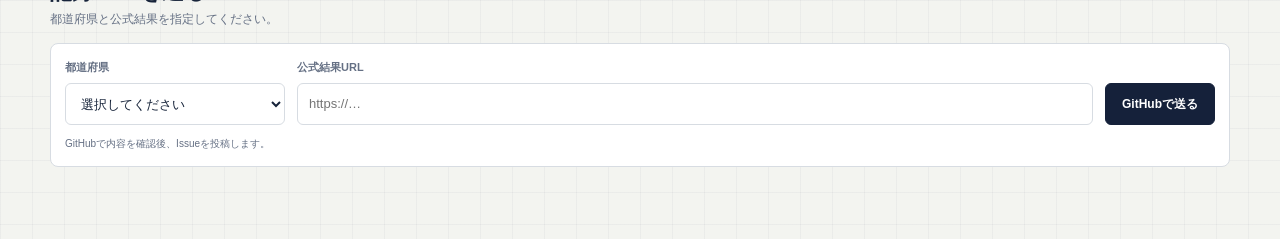
==== commit ca172da5: "Add newcomer results for 2026 powerlifting competitions in Tokyo and Aichi, and 2025 competitions in" ====
--- a/prefectures.html
+++ b/prefectures.html
@@ -49,7 +49,7 @@
         </div>
       </div>
 
-      <div class="record-toolbar" aria-label="都道府県記録の表示条件">
+      <div class="record-toolbar" id="record-toolbar" aria-label="新人大会の最高Total表示条件">
         <div class="record-control">
           <span class="record-control-label">性別</span>
           <div class="record-sex-picker" role="group" aria-label="性別を選ぶ">
@@ -63,7 +63,7 @@
         </label>
         <div class="record-current">
           <span>表示中</span>
-          <strong id="record-current-label">一般クラシック 男子66kg級</strong>
+          <strong id="record-current-label">新人大会・クラシック 男子66kg級</strong>
         </div>
       </div>
 
@@ -74,23 +74,49 @@
             <input type="checkbox" id="map-number-toggle">
             <span>数字を表示</span>
           </label>
-          <span class="record-unit">表示時：kg ／ –：未公開 ／ 太枠：地区大会</span>
+          <span class="record-unit" id="record-unit">kg ／ –：未確認</span>
           <span class="prefecture-count" id="prefecture-count" aria-live="polite"></span>
         </div>
       </div>
-      <div class="japan-map-frame">
+      <div class="japan-map-frame" id="japan-map-frame">
         <nav class="japan-map" id="prefecture-map" aria-label="都道府県協会の日本地図"></nav>
+        <aside class="district-callouts" id="district-callouts" aria-label="新人大会の確認状況" hidden></aside>
         <div class="map-prefecture-name" id="map-prefecture-name" aria-live="polite"></div>
       </div>
+      <p class="record-scope-note" id="record-scope-note">一般・JPA公認のみ　／　県＝地図内　／　地区＝地図外</p>
       <p class="prefecture-empty" id="prefecture-empty" aria-live="polite" hidden>該当する都道府県がありません。</p>
       <p class="prefecture-note">※ 公式サイトがJPAに掲載されていない県は、JPAの加盟都道府県協会一覧へ移動します。</p>
       <p class="record-coverage" id="record-coverage"></p>
       <p class="district-coverage" id="district-coverage"></p>
       <p class="map-credit">地図データ: <a href="https://mapsvg.com/maps/japan" target="_blank" rel="noreferrer">MapSVG</a> / <a href="https://www.npmjs.com/package/@svg-maps/japan" target="_blank" rel="noreferrer">@svg-maps/japan</a>（<a href="https://creativecommons.org/licenses/by/4.0/" target="_blank" rel="noreferrer">CC BY 4.0</a>、リンク機能を追加）</p>
     </section>
+
+    <section class="record-submission" aria-labelledby="record-submission-title">
+      <div class="record-submission-heading">
+        <span class="section-number">RECORD SUBMISSION</span>
+        <h2 id="record-submission-title">記録URLを送る</h2>
+        <p>都道府県と公式結果を指定してください。</p>
+      </div>
+      <form class="record-submission-form" id="record-submission-form" action="https://github.com/tomochi3/PL/issues/new" method="get" target="_blank">
+        <label class="record-submission-field" for="submission-prefecture">
+          <span>都道府県</span>
+          <select id="submission-prefecture" required>
+            <option value="">選択してください</option>
+          </select>
+        </label>
+        <label class="record-submission-field record-submission-url" for="submission-url">
+          <span>公式結果URL</span>
+          <input id="submission-url" type="url" inputmode="url" placeholder="https://…" autocomplete="url" required>
+        </label>
+        <button class="record-submission-button" type="submit">GitHubで送る</button>
+        <p class="record-submission-help">GitHubで内容を確認後、Issueを投稿します。</p>
+      </form>
+    </section>
   </main>
 
   <script src="japan-map-data.js" defer></script>
+  <script src="newcomer-results.js" defer></script>
+  <script src="newcomer-research.js" defer></script>
   <script src="prefecture-records.js" defer></script>
   <script src="prefectures.js" defer></script>
 </body>
--- a/styles.css
+++ b/styles.css
@@ -1019,6 +1019,8 @@
 
 .japan-map-frame {
   position: relative;
+  display: grid;
+  grid-template-columns: minmax(0, 1fr);
   overflow: hidden;
   border: 1px solid var(--line);
   border-radius: 8px;
@@ -1029,6 +1031,11 @@
   background-size: 26px 26px;
 }
 
+.japan-map-frame.has-district-callouts {
+  grid-template-columns: minmax(0, 1fr) 190px;
+  column-gap: 18px;
+}
+
 .japan-map {
   display: flex;
   justify-content: center;
@@ -1079,18 +1086,6 @@
 .map-prefecture.is-fallback:hover path,
 .map-prefecture.is-fallback:focus path { fill: var(--gold); }
 
-.map-district-layer { pointer-events: none; }
-
-.map-district-outline path {
-  fill: none;
-  stroke: var(--red);
-  stroke-width: 5px;
-  stroke-linecap: round;
-  stroke-linejoin: round;
-}
-
-.map-district-outline.is-muted { opacity: .1; }
-
 .map-record-layer { pointer-events: none; }
 .map-record-layer.is-hidden { display: none; }
 
@@ -1108,30 +1103,83 @@
 .map-record-value.has-value { fill: var(--red); font-size: 7px; }
 .map-record-value.is-muted { opacity: .12; }
 
-.map-district-record { pointer-events: auto; cursor: pointer; }
-
-.map-district-record rect {
-  fill: var(--navy);
-  stroke: var(--white);
-  stroke-width: 1px;
-  transition: fill .18s;
-}
-
-.map-district-record:hover rect,
-.map-district-record:focus rect { fill: var(--red); }
-
-.map-district-record:focus { outline: none; }
-
-.map-district-name,
-.map-district-value {
-  fill: var(--white);
-  font-weight: 900;
-  text-anchor: middle;
-  pointer-events: none;
-}
-
-.map-district-name { font-size: 4px; }
-.map-district-value { font-size: 7px; }
+.district-callouts {
+  align-self: stretch;
+  display: flex;
+  flex-direction: column;
+  justify-content: center;
+  gap: 10px;
+  min-width: 0;
+  padding: 18px 18px 18px 0;
+}
+
+.district-callouts[hidden] { display: none; }
+
+.district-callout {
+  position: relative;
+  z-index: 1;
+  display: grid;
+  gap: 3px;
+  padding: 12px 12px 12px 15px;
+  border: 1px solid var(--line);
+  border-left: 4px solid var(--red);
+  border-radius: 8px;
+  background: var(--surface);
+  color: var(--ink);
+  text-decoration: none;
+  box-shadow: 0 8px 20px rgba(14, 28, 55, .12);
+}
+
+.district-callout::before {
+  position: absolute;
+  top: 50%;
+  left: -8px;
+  width: 12px;
+  height: 12px;
+  border-bottom: 1px solid var(--line);
+  border-left: 1px solid var(--line);
+  background: var(--surface);
+  content: "";
+  transform: translateY(-50%) rotate(45deg);
+}
+
+.district-callout:hover,
+.district-callout:focus-visible {
+  border-color: var(--red);
+  color: var(--red);
+}
+
+.district-callout.is-unverified { border-left-color: var(--gold); }
+
+.district-callout.is-unverified:hover,
+.district-callout.is-unverified:focus-visible {
+  border-color: var(--gold);
+  color: var(--ink);
+}
+
+.district-callout.is-unverified .district-callout-scope { color: var(--gold); }
+
+.district-callout-scope {
+  color: var(--red);
+  font-size: 9px;
+  font-weight: 900;
+  letter-spacing: .08em;
+}
+
+.district-callout strong { font-size: 18px; }
+
+.district-callout-value {
+  font-size: 12px;
+  font-weight: 900;
+}
+
+.district-callout small {
+  color: var(--muted);
+  font-size: 9px;
+  font-weight: 800;
+}
+
+.district-callouts.numbers-hidden .district-callout-value { display: none; }
 
 .map-prefecture-name {
   position: absolute;
@@ -1156,6 +1204,13 @@
   font-size: 11px;
 }
 
+.record-scope-note {
+  margin: 9px 0 0;
+  color: var(--ink);
+  font-size: 11px;
+  font-weight: 800;
+}
+
 .record-coverage {
   margin: 5px 0 0;
   color: var(--muted);
@@ -1194,6 +1249,82 @@
   font-size: 12px;
   font-weight: 800;
   text-align: center;
+}
+
+.record-submission {
+  margin-top: 52px;
+  padding-top: 30px;
+  border-top: 1px solid var(--line);
+}
+
+.record-submission-heading { margin-bottom: 14px; }
+.record-submission-heading h2 { font-size: 22px; }
+
+.record-submission-heading p {
+  margin: 4px 0 0;
+  color: var(--muted);
+  font-size: 12px;
+}
+
+.record-submission-form {
+  display: grid;
+  grid-template-columns: minmax(160px, 220px) minmax(280px, 1fr) auto;
+  gap: 12px;
+  align-items: end;
+  padding: 14px;
+  border: 1px solid var(--line);
+  border-radius: 8px;
+  background: var(--surface);
+}
+
+.record-submission-field span {
+  display: block;
+  margin-bottom: 6px;
+  color: var(--muted);
+  font-size: 11px;
+  font-weight: 900;
+}
+
+.record-submission-field select,
+.record-submission-field input {
+  width: 100%;
+  min-height: 42px;
+  padding: 8px 11px;
+  border: 1px solid var(--line);
+  border-radius: 6px;
+  background: var(--surface);
+  color: var(--ink);
+  font: inherit;
+  font-size: 13px;
+}
+
+.record-submission-field select:focus,
+.record-submission-field input:focus,
+.record-submission-button:focus-visible {
+  outline: 2px solid var(--red);
+  outline-offset: 2px;
+}
+
+.record-submission-button {
+  min-height: 42px;
+  padding: 8px 16px;
+  border: 1px solid var(--navy);
+  border-radius: 6px;
+  background: var(--navy);
+  color: var(--white);
+  cursor: pointer;
+  font-size: 12px;
+  font-weight: 900;
+  white-space: nowrap;
+}
+
+.record-submission-button:hover { background: var(--navy-2); }
+
+.record-submission-help {
+  grid-column: 1 / -1;
+  margin: -2px 0 0;
+  color: var(--muted);
+  font-size: 10px;
 }
 
 @media (max-width: 640px) {
@@ -1207,9 +1338,20 @@
   .prefecture-results-heading { display: block; }
   .map-result-meta { justify-content: flex-end; gap: 10px; margin-top: 7px; }
   .record-unit { display: none; }
+  .japan-map-frame.has-district-callouts { grid-template-columns: minmax(0, 1fr); }
   .japan-map { padding: 12px; }
   .japan-map-svg { width: min(100%, 360px); }
+  .district-callouts { padding: 0 12px 12px; }
+  .district-callout { padding: 10px 12px; }
+  .district-callout::before {
+    top: -7px;
+    left: 28px;
+    transform: rotate(135deg);
+  }
   .map-record-value { font-size: 6px; }
   .map-record-value.has-value { font-size: 6.5px; }
   .map-prefecture-name { top: 8px; left: 8px; }
-}
+  .record-submission { margin-top: 40px; padding-top: 24px; }
+  .record-submission-form { grid-template-columns: minmax(0, 1fr); padding: 12px; }
+  .record-submission-button { width: 100%; }
+}
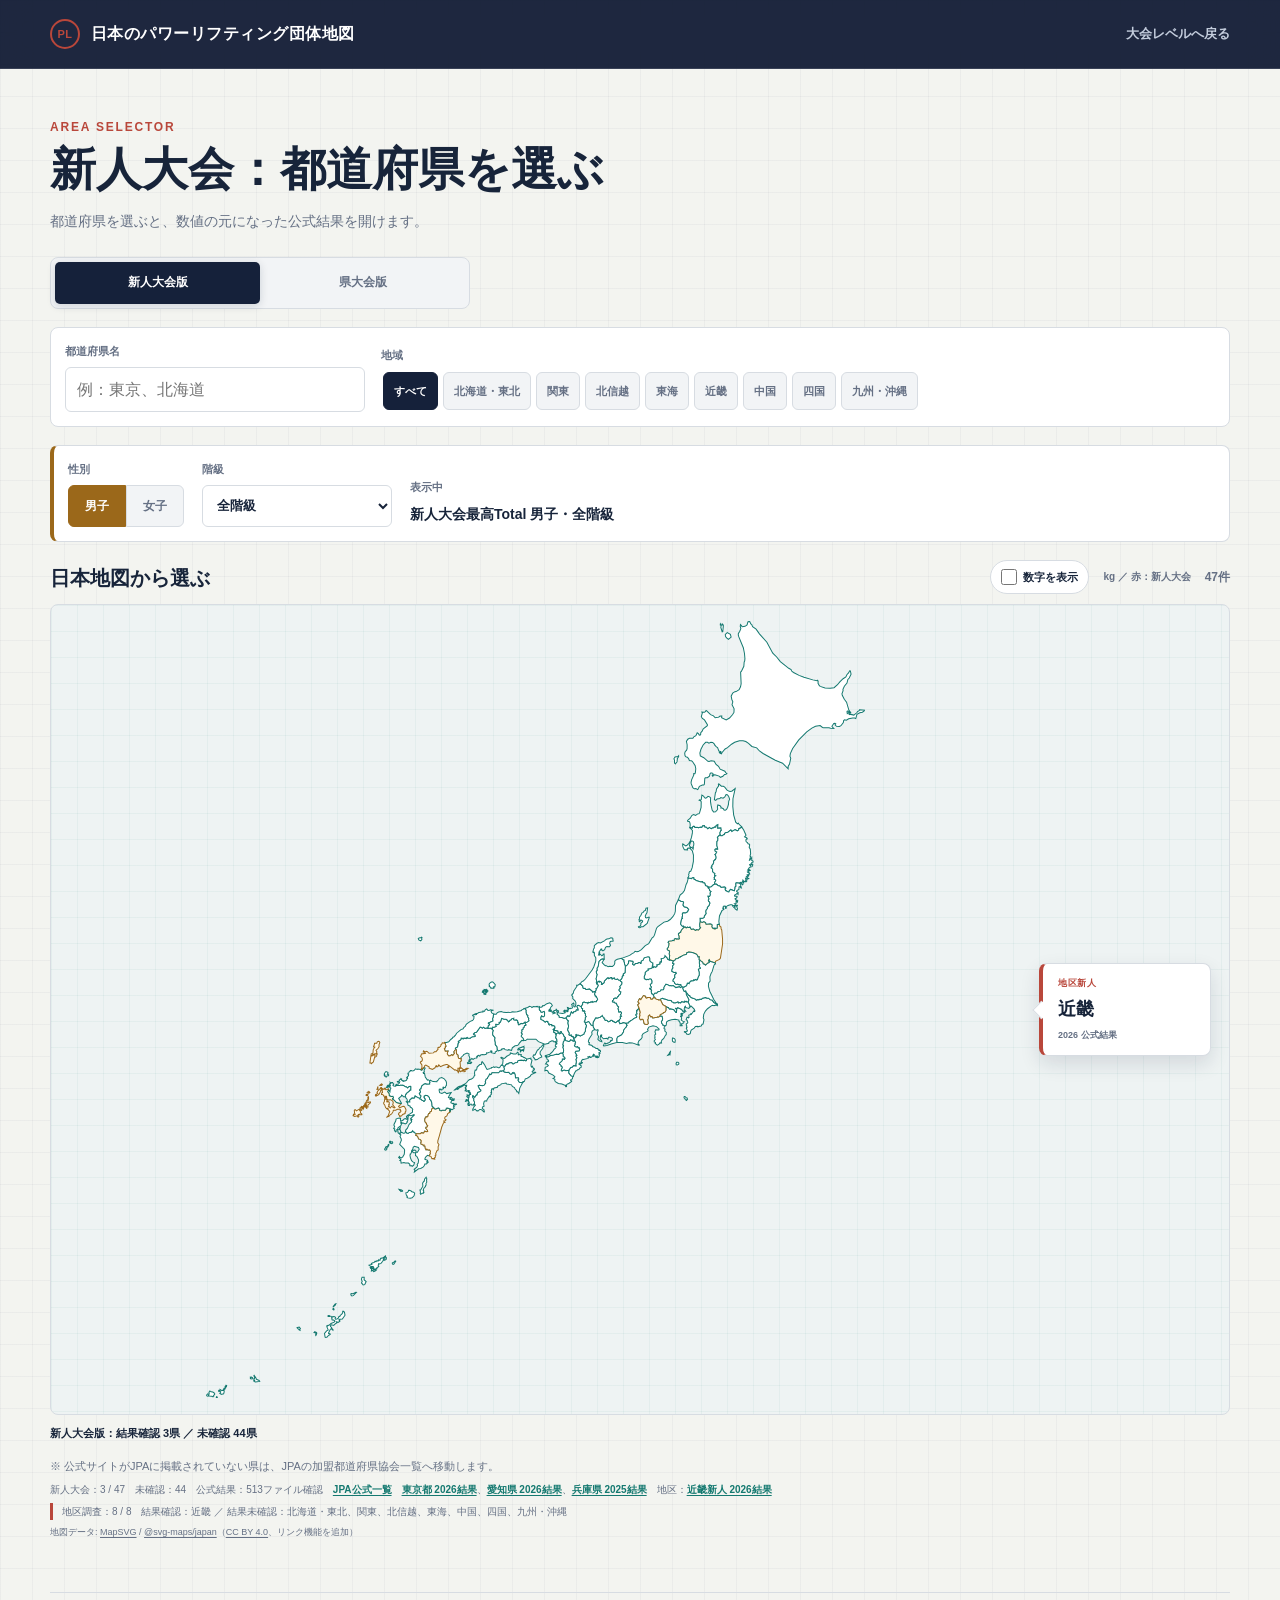
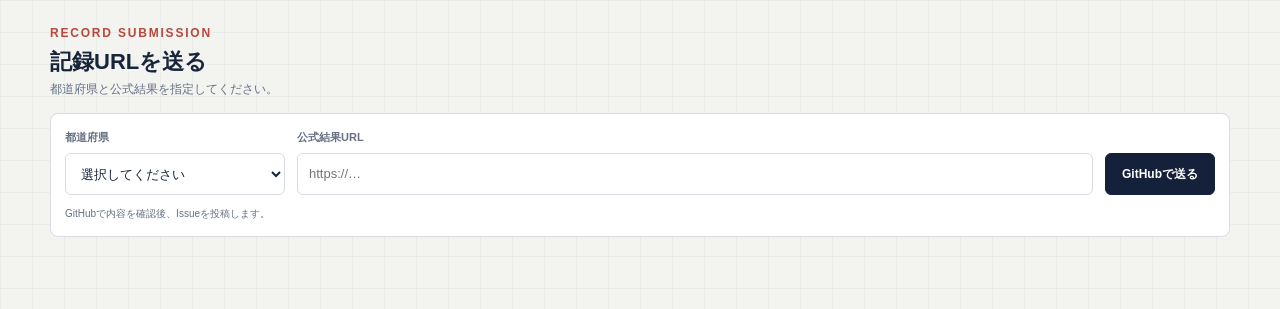
==== commit 71fd44c3: "feat: enhance prefecture selection page with championship version switch and update records display " ====
--- a/prefectures.html
+++ b/prefectures.html
@@ -5,7 +5,7 @@
   <meta name="viewport" content="width=device-width, initial-scale=1">
   <meta name="description" content="パワーリフティング大会の都道府県協会を選択するページです。">
   <title>都道府県を選ぶ｜日本のパワーリフティング団体地図</title>
-  <link rel="stylesheet" href="styles.css">
+  <link rel="stylesheet" href="styles.css?v=20260907-classes">
 </head>
 <body class="prefecture-page">
   <header class="site-header">
@@ -28,6 +28,11 @@
         <p id="prefecture-description">最新の大会情報を確認する都道府県協会を選択してください。</p>
       </div>
 
+      <nav class="record-version-switch" aria-label="表示する大会版を切り替える">
+        <a href="prefectures.html?type=rookie" data-meet-view="rookie">新人大会版</a>
+        <a href="prefectures.html?type=championship" data-meet-view="championship">県大会版</a>
+      </nav>
+
       <div class="prefecture-toolbar">
         <div class="prefecture-search">
           <label for="prefecture-search">都道府県名</label>
@@ -49,7 +54,7 @@
         </div>
       </div>
 
-      <div class="record-toolbar" id="record-toolbar" aria-label="新人大会の最高Total表示条件">
+      <div class="record-toolbar" id="record-toolbar" aria-label="大会最高Totalの表示条件">
         <div class="record-control">
           <span class="record-control-label">性別</span>
           <div class="record-sex-picker" role="group" aria-label="性別を選ぶ">
@@ -63,7 +68,7 @@
         </label>
         <div class="record-current">
           <span>表示中</span>
-          <strong id="record-current-label">新人大会・クラシック 男子66kg級</strong>
+          <strong id="record-current-label">大会最高Total 男子・全階級</strong>
         </div>
       </div>
 
@@ -74,7 +79,7 @@
             <input type="checkbox" id="map-number-toggle">
             <span>数字を表示</span>
           </label>
-          <span class="record-unit" id="record-unit">kg ／ –：未確認</span>
+          <span class="record-unit" id="record-unit">kg</span>
           <span class="prefecture-count" id="prefecture-count" aria-live="polite"></span>
         </div>
       </div>
@@ -83,7 +88,7 @@
         <aside class="district-callouts" id="district-callouts" aria-label="新人大会の確認状況" hidden></aside>
         <div class="map-prefecture-name" id="map-prefecture-name" aria-live="polite"></div>
       </div>
-      <p class="record-scope-note" id="record-scope-note">一般・JPA公認のみ　／　県＝地図内　／　地区＝地図外</p>
+      <p class="record-scope-note" id="record-scope-note">新人3県 ／ その他44県は直近のJPA公認大会を参考表示</p>
       <p class="prefecture-empty" id="prefecture-empty" aria-live="polite" hidden>該当する都道府県がありません。</p>
       <p class="prefecture-note">※ 公式サイトがJPAに掲載されていない県は、JPAの加盟都道府県協会一覧へ移動します。</p>
       <p class="record-coverage" id="record-coverage"></p>
@@ -100,13 +105,60 @@
       <form class="record-submission-form" id="record-submission-form" action="https://github.com/tomochi3/PL/issues/new" method="get" target="_blank">
         <label class="record-submission-field" for="submission-prefecture">
           <span>都道府県</span>
-          <select id="submission-prefecture" required>
+          <select id="submission-prefecture" name="prefecture" required>
             <option value="">選択してください</option>
+            <option value="北海道">北海道</option>
+            <option value="青森県">青森県</option>
+            <option value="岩手県">岩手県</option>
+            <option value="宮城県">宮城県</option>
+            <option value="秋田県">秋田県</option>
+            <option value="山形県">山形県</option>
+            <option value="福島県">福島県</option>
+            <option value="茨城県">茨城県</option>
+            <option value="栃木県">栃木県</option>
+            <option value="群馬県">群馬県</option>
+            <option value="埼玉県">埼玉県</option>
+            <option value="千葉県">千葉県</option>
+            <option value="東京都">東京都</option>
+            <option value="神奈川県">神奈川県</option>
+            <option value="山梨県">山梨県</option>
+            <option value="新潟県">新潟県</option>
+            <option value="富山県">富山県</option>
+            <option value="石川県">石川県</option>
+            <option value="福井県">福井県</option>
+            <option value="長野県">長野県</option>
+            <option value="静岡県">静岡県</option>
+            <option value="愛知県">愛知県</option>
+            <option value="岐阜県">岐阜県</option>
+            <option value="三重県">三重県</option>
+            <option value="滋賀県">滋賀県</option>
+            <option value="京都府">京都府</option>
+            <option value="大阪府">大阪府</option>
+            <option value="兵庫県">兵庫県</option>
+            <option value="奈良県">奈良県</option>
+            <option value="和歌山県">和歌山県</option>
+            <option value="鳥取県">鳥取県</option>
+            <option value="島根県">島根県</option>
+            <option value="岡山県">岡山県</option>
+            <option value="広島県">広島県</option>
+            <option value="山口県">山口県</option>
+            <option value="徳島県">徳島県</option>
+            <option value="香川県">香川県</option>
+            <option value="愛媛県">愛媛県</option>
+            <option value="高知県">高知県</option>
+            <option value="福岡県">福岡県</option>
+            <option value="佐賀県">佐賀県</option>
+            <option value="長崎県">長崎県</option>
+            <option value="熊本県">熊本県</option>
+            <option value="大分県">大分県</option>
+            <option value="宮崎県">宮崎県</option>
+            <option value="鹿児島県">鹿児島県</option>
+            <option value="沖縄県">沖縄県</option>
           </select>
         </label>
         <label class="record-submission-field record-submission-url" for="submission-url">
           <span>公式結果URL</span>
-          <input id="submission-url" type="url" inputmode="url" placeholder="https://…" autocomplete="url" required>
+          <input id="submission-url" name="result_url" type="url" inputmode="url" placeholder="https://…" autocomplete="url" required>
         </label>
         <button class="record-submission-button" type="submit">GitHubで送る</button>
         <p class="record-submission-help">GitHubで内容を確認後、Issueを投稿します。</p>
@@ -116,6 +168,7 @@
 
   <script src="japan-map-data.js" defer></script>
   <script src="newcomer-results.js" defer></script>
+  <script src="prefecture-fallback-results.js" defer></script>
   <script src="newcomer-research.js" defer></script>
   <script src="prefecture-records.js" defer></script>
   <script src="prefectures.js" defer></script>
--- a/styles.css
+++ b/styles.css
@@ -846,6 +846,39 @@
   font-size: 14px;
 }
 
+.record-version-switch {
+  display: grid;
+  grid-template-columns: repeat(2, minmax(0, 1fr));
+  width: min(100%, 420px);
+  margin: 0 0 18px;
+  padding: 4px;
+  border: 1px solid var(--line);
+  border-radius: 8px;
+  background: var(--surface-subtle);
+}
+
+.record-version-switch a {
+  min-height: 42px;
+  padding: 10px 14px;
+  border-radius: 5px;
+  color: var(--muted);
+  font-size: 12px;
+  font-weight: 900;
+  text-align: center;
+  text-decoration: none;
+}
+
+.record-version-switch a[aria-current="page"] {
+  background: var(--navy);
+  color: var(--white);
+  box-shadow: 0 2px 8px rgba(14, 28, 55, .16);
+}
+
+.record-version-switch a:focus-visible {
+  outline: 2px solid var(--red);
+  outline-offset: 2px;
+}
+
 .prefecture-toolbar {
   display: grid;
   grid-template-columns: minmax(220px, 300px) 1fr;
@@ -935,6 +968,10 @@
   background: var(--surface);
 }
 
+.record-toolbar.is-championship {
+  grid-template-columns: minmax(140px, 190px) 1fr;
+}
+
 .record-control-label,
 .record-class-control span,
 .record-current span {
@@ -984,6 +1021,7 @@
   display: block;
   color: var(--ink);
   font-size: 14px;
+  white-space: nowrap;
 }
 
 .map-result-meta {
@@ -1086,6 +1124,17 @@
 .map-prefecture.is-fallback:hover path,
 .map-prefecture.is-fallback:focus path { fill: var(--gold); }
 
+.map-prefecture.is-reference-record:not(.is-muted) path {
+  fill: #f4f6f8;
+  stroke: #718096;
+}
+
+.map-prefecture.is-reference-record:hover path,
+.map-prefecture.is-reference-record:focus path {
+  fill: var(--navy);
+  stroke: var(--navy);
+}
+
 .map-record-layer { pointer-events: none; }
 .map-record-layer.is-hidden { display: none; }
 
@@ -1101,6 +1150,7 @@
 }
 
 .map-record-value.has-value { fill: var(--red); font-size: 7px; }
+.map-record-value.has-value.is-reference-record { fill: var(--navy); }
 .map-record-value.is-muted { opacity: .12; }
 
 .district-callouts {
@@ -1334,6 +1384,7 @@
   .prefecture-toolbar { grid-template-columns: minmax(0, 1fr); padding: 10px; }
   .prefecture-toolbar > * { min-width: 0; }
   .record-toolbar { grid-template-columns: 1fr 1fr; gap: 10px; padding: 10px; }
+  .record-toolbar.is-championship { grid-template-columns: 1fr; }
   .record-current { grid-column: 1 / -1; }
   .prefecture-results-heading { display: block; }
   .map-result-meta { justify-content: flex-end; gap: 10px; margin-top: 7px; }
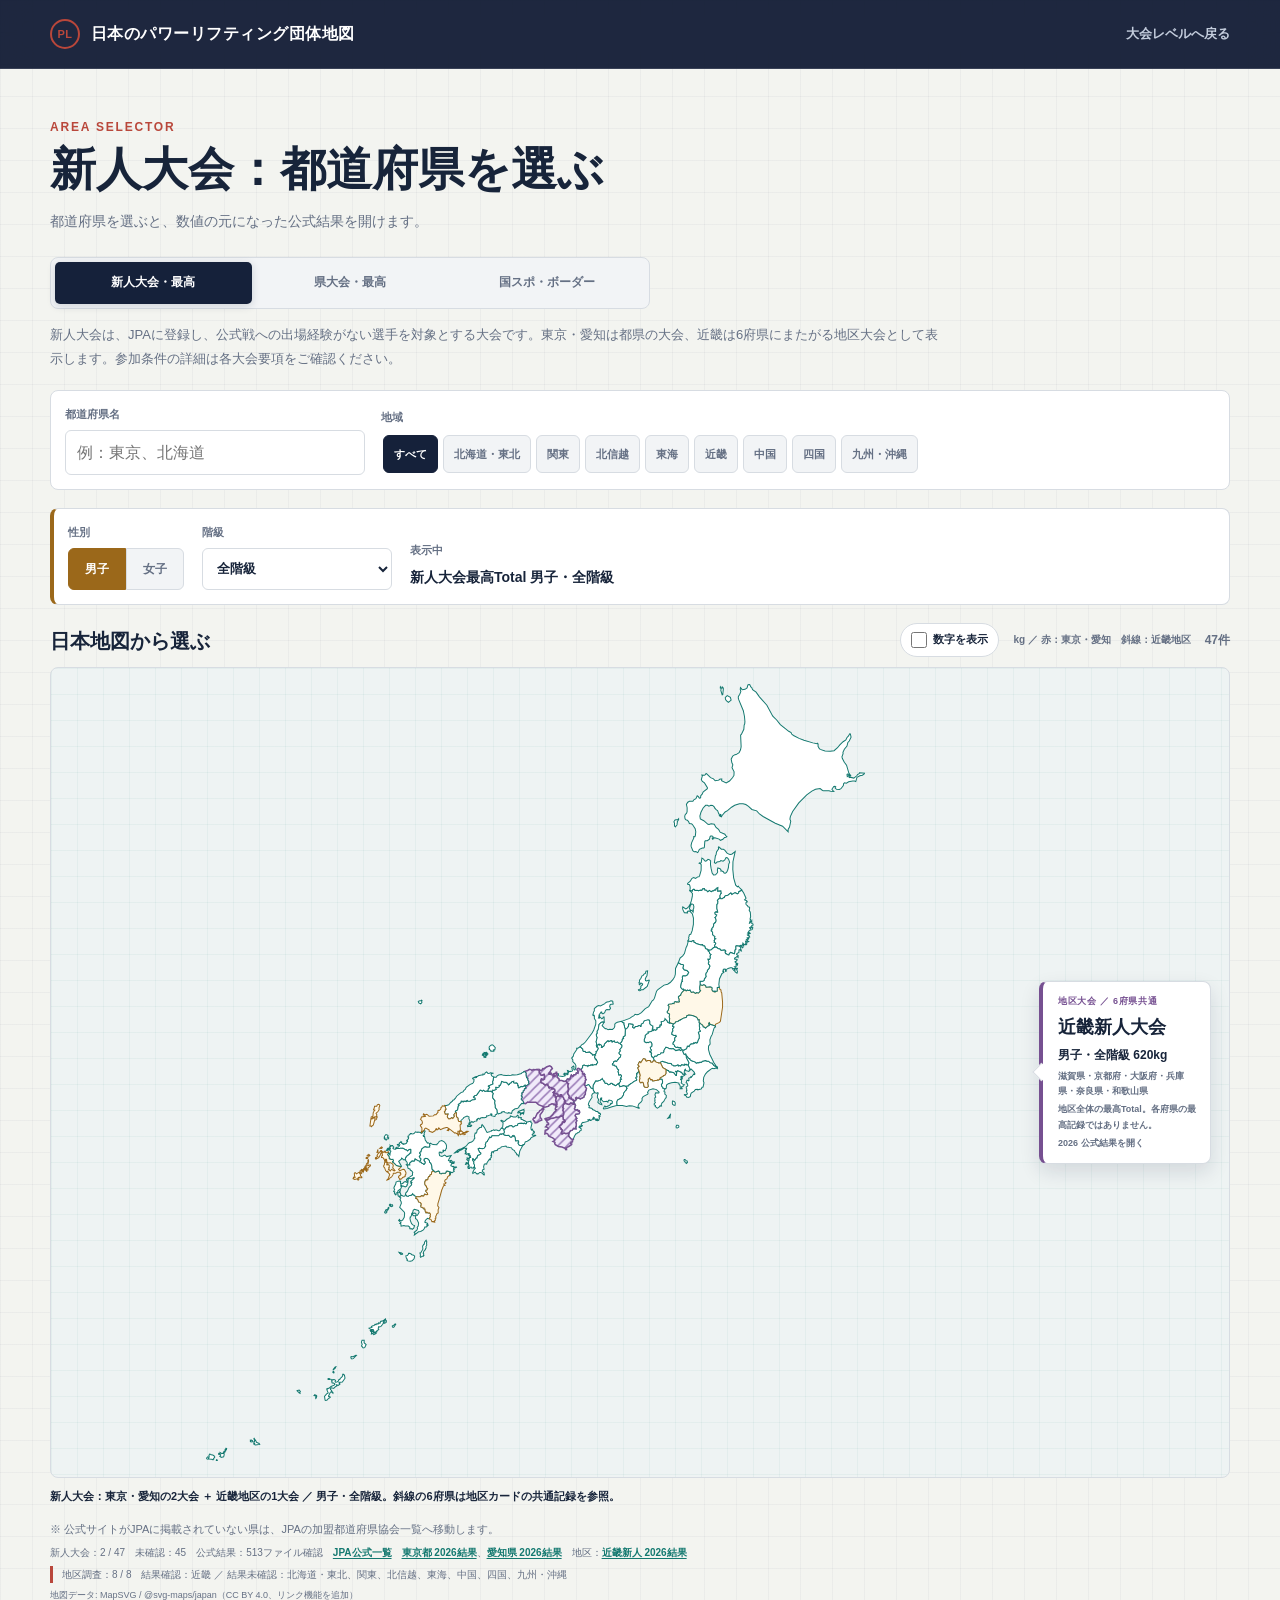
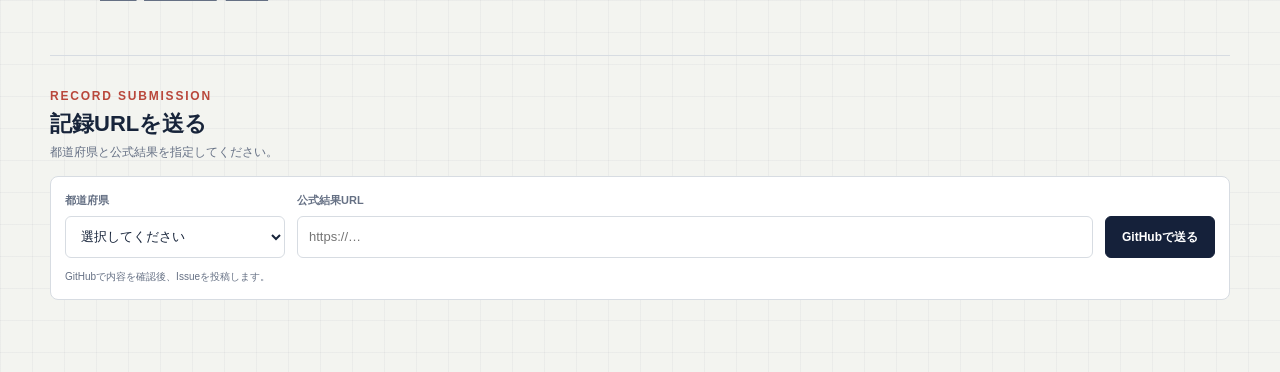
==== commit 002b9e7e: "Add prefecture record modes and distinguish Kinki district results" ====
--- a/prefectures.html
+++ b/prefectures.html
@@ -5,7 +5,7 @@
   <meta name="viewport" content="width=device-width, initial-scale=1">
   <meta name="description" content="パワーリフティング大会の都道府県協会を選択するページです。">
   <title>都道府県を選ぶ｜日本のパワーリフティング団体地図</title>
-  <link rel="stylesheet" href="styles.css?v=20260907-classes">
+  <link rel="stylesheet" href="styles.css?v=20260908-modes">
 </head>
 <body class="prefecture-page">
   <header class="site-header">
@@ -28,10 +28,12 @@
         <p id="prefecture-description">最新の大会情報を確認する都道府県協会を選択してください。</p>
       </div>
 
-      <nav class="record-version-switch" aria-label="表示する大会版を切り替える">
-        <a href="prefectures.html?type=rookie" data-meet-view="rookie">新人大会版</a>
-        <a href="prefectures.html?type=championship" data-meet-view="championship">県大会版</a>
+      <nav class="record-version-switch" aria-label="表示する記録を切り替える">
+        <a href="prefectures.html?type=rookie" data-meet-view="rookie">新人大会・最高</a>
+        <a href="prefectures.html?type=championship" data-meet-view="championship">県大会・最高</a>
+        <a href="prefectures.html?type=kokuspo" data-meet-view="kokuspo">国スポ・ボーダー</a>
       </nav>
+      <p class="record-mode-description" id="record-mode-description"></p>
 
       <div class="prefecture-toolbar">
         <div class="prefecture-search">
@@ -54,7 +56,7 @@
         </div>
       </div>
 
-      <div class="record-toolbar" id="record-toolbar" aria-label="大会最高Totalの表示条件">
+      <div class="record-toolbar" id="record-toolbar" aria-label="記録の表示条件">
         <div class="record-control">
           <span class="record-control-label">性別</span>
           <div class="record-sex-picker" role="group" aria-label="性別を選ぶ">
@@ -68,7 +70,7 @@
         </label>
         <div class="record-current">
           <span>表示中</span>
-          <strong id="record-current-label">大会最高Total 男子・全階級</strong>
+          <strong id="record-current-label" aria-live="polite">大会最高Total 男子・全階級</strong>
         </div>
       </div>
 
@@ -85,12 +87,22 @@
       </div>
       <div class="japan-map-frame" id="japan-map-frame">
         <nav class="japan-map" id="prefecture-map" aria-label="都道府県協会の日本地図"></nav>
-        <aside class="district-callouts" id="district-callouts" aria-label="新人大会の確認状況" hidden></aside>
+        <aside class="district-callouts" id="district-callouts" aria-label="地区大会の記録" hidden></aside>
         <div class="map-prefecture-name" id="map-prefecture-name" aria-live="polite"></div>
       </div>
-      <p class="record-scope-note" id="record-scope-note">新人3県 ／ その他44県は直近のJPA公認大会を参考表示</p>
+      <p class="record-scope-note" id="record-scope-note">東京・愛知の2大会と近畿地区の1大会</p>
       <p class="prefecture-empty" id="prefecture-empty" aria-live="polite" hidden>該当する都道府県がありません。</p>
       <p class="prefecture-note">※ 公式サイトがJPAに掲載されていない県は、JPAの加盟都道府県協会一覧へ移動します。</p>
+      <details class="record-detail-list" id="record-detail-list" hidden>
+        <summary>都道府県別の記録・通過者・出典を一覧で確認</summary>
+        <div class="record-table-scroll" tabindex="0" role="region" aria-label="国スポ選考記録一覧">
+          <table>
+            <caption id="record-table-caption"></caption>
+            <thead><tr><th scope="col">都道府県</th><th scope="col">最低Total</th><th scope="col">選考通過者</th><th scope="col">出典</th></tr></thead>
+            <tbody id="record-table-body"></tbody>
+          </table>
+        </div>
+      </details>
       <p class="record-coverage" id="record-coverage"></p>
       <p class="district-coverage" id="district-coverage"></p>
       <p class="map-credit">地図データ: <a href="https://mapsvg.com/maps/japan" target="_blank" rel="noreferrer">MapSVG</a> / <a href="https://www.npmjs.com/package/@svg-maps/japan" target="_blank" rel="noreferrer">@svg-maps/japan</a>（<a href="https://creativecommons.org/licenses/by/4.0/" target="_blank" rel="noreferrer">CC BY 4.0</a>、リンク機能を追加）</p>
@@ -170,6 +182,7 @@
   <script src="newcomer-results.js" defer></script>
   <script src="prefecture-fallback-results.js" defer></script>
   <script src="newcomer-research.js" defer></script>
+  <script src="kokuspo-results.js" defer></script>
   <script src="prefecture-records.js" defer></script>
   <script src="prefectures.js" defer></script>
 </body>
--- a/styles.css
+++ b/styles.css
@@ -848,8 +848,8 @@
 
 .record-version-switch {
   display: grid;
-  grid-template-columns: repeat(2, minmax(0, 1fr));
-  width: min(100%, 420px);
+  grid-template-columns: repeat(3, minmax(0, 1fr));
+  width: min(100%, 600px);
   margin: 0 0 18px;
   padding: 4px;
   border: 1px solid var(--line);
@@ -968,10 +968,6 @@
   background: var(--surface);
 }
 
-.record-toolbar.is-championship {
-  grid-template-columns: minmax(140px, 190px) 1fr;
-}
-
 .record-control-label,
 .record-class-control span,
 .record-current span {
@@ -1021,7 +1017,7 @@
   display: block;
   color: var(--ink);
   font-size: 14px;
-  white-space: nowrap;
+  overflow-wrap: anywhere;
 }
 
 .map-result-meta {
@@ -1229,7 +1225,6 @@
   font-weight: 800;
 }
 
-.district-callouts.numbers-hidden .district-callout-value { display: none; }
 
 .map-prefecture-name {
   position: absolute;
@@ -1384,7 +1379,6 @@
   .prefecture-toolbar { grid-template-columns: minmax(0, 1fr); padding: 10px; }
   .prefecture-toolbar > * { min-width: 0; }
   .record-toolbar { grid-template-columns: 1fr 1fr; gap: 10px; padding: 10px; }
-  .record-toolbar.is-championship { grid-template-columns: 1fr; }
   .record-current { grid-column: 1 / -1; }
   .prefecture-results-heading { display: block; }
   .map-result-meta { justify-content: flex-end; gap: 10px; margin-top: 7px; }
@@ -1406,3 +1400,27 @@
   .record-submission-form { grid-template-columns: minmax(0, 1fr); padding: 12px; }
   .record-submission-button { width: 100%; }
 }
+
+/* Distinguish regional coverage from prefectural results without relying on color. */
+.record-mode-description { max-width: 900px; margin: -4px 0 20px; color: var(--muted); font-size: 13px; line-height: 1.8; }
+.map-prefecture.is-district-record:not(.is-muted) path { fill: url(#district-hatch); stroke: #765091; stroke-width: 1.5; }
+.map-prefecture.is-district-record:hover path, .map-prefecture.is-district-record:focus path { stroke: #482564; stroke-width: 3; }
+.district-callout { border-left-color: #765091; }
+.district-callout-scope { color: #765091; }
+.district-callout:hover, .district-callout:focus-visible { border-color: #765091; color: #482564; }
+.map-record-value.has-value.is-kokuspo-record { fill: #11665e; }
+.map-prefecture.is-kokuspo-record:not(.is-muted) path { fill: #dceee9; stroke: #11665e; }
+.map-prefecture.is-kokuspo-record:hover path, .map-prefecture.is-kokuspo-record:focus path { fill: #a1d2c5; stroke-width: 2; }
+@media (max-width: 640px) {
+  .record-version-switch a { padding: 10px 5px; font-size: 11px; }
+  .record-current strong { white-space: normal; }
+}
+
+.record-detail-list { margin: 16px 0; font-size: 13px; }
+.record-detail-list summary { cursor: pointer; padding: 12px; border: 1px solid var(--line); border-radius: 6px; font-weight: 800; }
+.record-table-scroll { overflow-x: auto; }
+.record-detail-list table { width: 100%; border-collapse: collapse; min-width: 620px; background: var(--surface); }
+.record-detail-list caption { text-align: left; padding: 12px 0; color: var(--muted); }
+.record-detail-list th, .record-detail-list td { text-align: left; padding: 10px; border-bottom: 1px solid var(--line); }
+.record-detail-list thead { background: var(--surface-subtle); }
+.record-detail-list a { color: var(--teal); text-decoration: underline; }
